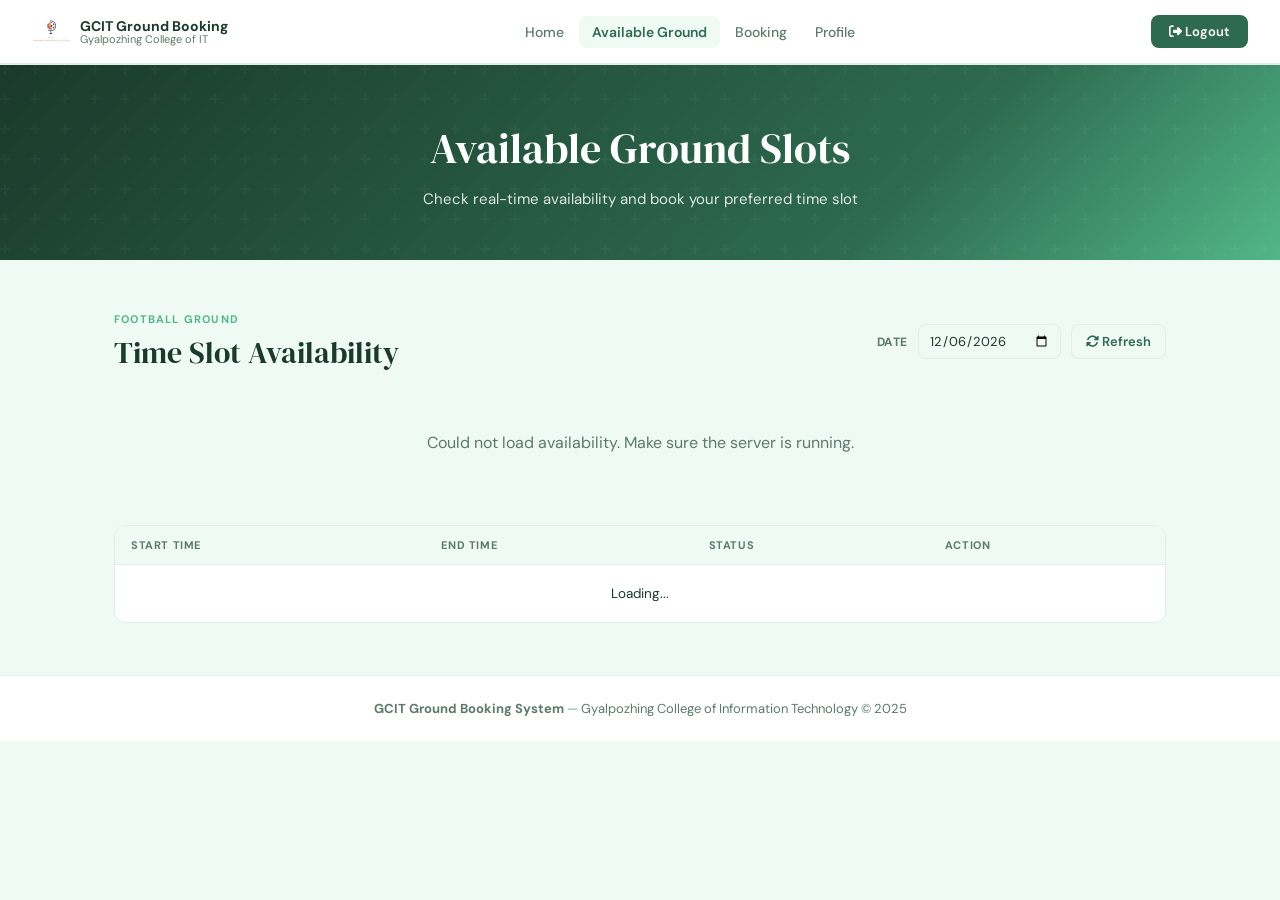
==== views/about.html @ 862ca06a "responsiveness" ====
<!DOCTYPE html>
<html lang="en">
<head>
    <meta charset="UTF-8">
    <meta name="viewport" content="width=device-width, initial-scale=1.0">
    <title>Available Ground – GCIT Ground Booking</title>
    <link rel="stylesheet" href="css/home.css">
</head>
<body>

<header>
    <div class="nav-logo">
        <img src="photos/logo.png" alt="GCIT Logo">
        <div>
            <div class="nav-logo-text">GCIT Ground Booking</div>
            <div class="nav-logo-sub">Gyalpozhing College of IT</div>
        </div>
    </div>
    <nav id="mainNav">
        <ul>
            <li><a href="home.html">Home</a></li>
            <li><a href="about.html" class="active-link">Available Ground</a></li>
            <li><a href="booking.html">Booking</a></li>
            <li><a href="profile.html">Profile</a></li>
        </ul>
    </nav>
    <button class="btn-logout" onclick="logout()"><i class="fas fa-sign-out-alt"></i> Logout</button>
    <button class="hamburger" onclick="toggleNav()" aria-label="Toggle navigation">
        <span></span><span></span><span></span>
    </button>
</header>

<div class="page-hero">
    <h1>Available Ground Slots</h1>
    <p>Check real-time availability and book your preferred time slot</p>
</div>

<div class="section">
    <div style="display:flex; justify-content:space-between; align-items:center; margin-bottom:20px; flex-wrap:wrap; gap:12px;">
        <div>
            <div class="section-label">Football Ground</div>
            <h2 class="section-title" style="margin-bottom:0;">Time Slot Availability</h2>
        </div>
        <div style="display:flex;align-items:center;gap:10px;flex-wrap:wrap;">
            <label for="availDate" style="font-size:12px;font-weight:700;color:var(--text-muted);text-transform:uppercase;letter-spacing:0.6px;">Date</label>
            <input type="date" id="availDate" onchange="loadSlots()"
                style="border:1.5px solid var(--border);border-radius:var(--radius-sm);padding:7px 10px;font-family:inherit;font-size:13px;background:var(--green-bg);color:var(--text);outline:none;">
            <button onclick="loadSlots()" style="background:var(--green-bg);border:1px solid var(--border);color:var(--green-mid);padding:8px 14px;border-radius:var(--radius-sm);cursor:pointer;font-family:inherit;font-size:13px;font-weight:600;"><i class="fas fa-sync-alt"></i> Refresh</button>
        </div>
    </div>

    <div class="ground-grid" id="slotGrid">
        <div style="grid-column:1/-1;text-align:center;padding:40px;color:var(--text-muted);">Loading slots...</div>
    </div>

    <div style="margin-top:32px;">
        <div class="table-wrap">
            <table>
                <thead>
                    <tr>
                        <th>Start Time</th>
                        <th>End Time</th>
                        <th>Status</th>
                        <th>Action</th>
                    </tr>
                </thead>
                <tbody id="slotTable">
                    <tr><td colspan="4" style="text-align:center;padding:20px;">Loading...</td></tr>
                </tbody>
            </table>
        </div>
    </div>
</div>

<footer>
    <strong>GCIT Ground Booking System</strong>
    <span class="footer-accent"> — </span>
    Gyalpozhing College of Information Technology &copy; 2025
</footer>

<nav class="bottom-dock">
    <a href="home.html" class="dock-item"><i class="fas fa-home"></i><span>Home</span></a>
    <a href="about.html" class="dock-item active"><i class="fas fa-futbol"></i><span>Ground</span></a>
    <a href="booking.html" class="dock-item"><i class="fas fa-calendar-plus"></i><span>Book</span></a>
    <a href="profile.html" class="dock-item"><i class="fas fa-user"></i><span>Profile</span></a>
</nav>

<script>
function logout() {
    localStorage.removeItem("user");
    fetch("/user/logout", { method: "POST" }).finally(() => {
        window.location.href = "index.html";
    });
}

function toggleNav() {
    document.getElementById('mainNav').classList.toggle('open');
}

// Returns true if a booking's time range overlaps with a slot's time range
function overlaps(bookingStart, bookingEnd, slotStart, slotEnd) {
    return bookingStart < slotEnd && bookingEnd > slotStart;
}

async function loadSlots() {
    const date = document.getElementById("availDate").value;

    try {
        // Fetch slot definitions and today's approved bookings in parallel
        const [slots, bookings] = await Promise.all([
            fetch("/api/slots").then(r => r.json()).then(d => Array.isArray(d) ? d : []),
            fetch(`/bookings/date/${date}`).then(r => r.json()).then(d => Array.isArray(d) ? d : [])
        ]);

        // A slot is booked if any approved booking's time range overlaps it
        const enriched = slots.map(slot => ({
            ...slot,
            isAvailable: !bookings.some(b => overlaps(b.starting_time, b.ending_time, slot.start_time, slot.end_time))
        }));

        renderSlotCards(enriched);
        renderSlotTable(enriched);
    } catch (err) {
        document.getElementById("slotGrid").innerHTML =
            `<div style="grid-column:1/-1;text-align:center;padding:40px;color:var(--text-muted);">Could not load availability. Make sure the server is running.</div>`;
    }
}

function renderSlotCards(slots) {
    const grid = document.getElementById("slotGrid");
    if (!slots.length) {
        grid.innerHTML = `<div style="grid-column:1/-1;text-align:center;padding:40px;color:var(--text-muted);">No slots configured.</div>`;
        return;
    }

    grid.innerHTML = slots.map(slot => `
        <div class="ground-card">
            <div class="ground-card-header">
                <span class="slot-time">${slot.start_time} – ${slot.end_time}</span>
                <span class="status-badge ${slot.isAvailable ? 'slot-avail status-approved' : 'slot-booked status-rejected'}">
                    ${slot.isAvailable ? 'Available' : 'Booked'}
                </span>
            </div>
            <div class="ground-card-body">
                <p style="font-size:13px;color:var(--text-muted);margin-bottom:12px;">Football Ground</p>
                ${slot.isAvailable
                    ? `<a href="booking.html?start=${encodeURIComponent(slot.start_time)}&end=${encodeURIComponent(slot.end_time)}&date=${encodeURIComponent(document.getElementById('availDate').value)}" class="btn-slot-book">Book This Slot</a>`
                    : `<span style="font-size:13px;color:var(--text-muted);"><i class="fas fa-lock"></i> Already booked</span>`
                }
            </div>
        </div>
    `).join('');
}

function renderSlotTable(slots) {
    const tbody = document.getElementById("slotTable");
    if (!slots.length) {
        tbody.innerHTML = `<tr><td colspan="4" style="text-align:center;padding:20px;">No slots found</td></tr>`;
        return;
    }

    tbody.innerHTML = slots.map(slot => `
        <tr>
            <td>${slot.start_time}</td>
            <td>${slot.end_time}</td>
            <td><span class="status-badge ${slot.isAvailable ? 'status-approved' : 'status-rejected'}">
                ${slot.isAvailable ? 'Available' : 'Booked'}
            </span></td>
            <td>${slot.isAvailable
                ? `<a href="booking.html?start=${encodeURIComponent(slot.start_time)}&end=${encodeURIComponent(slot.end_time)}&date=${encodeURIComponent(document.getElementById('availDate').value)}" class="btn-slot-book" style="font-size:12px;padding:6px 12px;">Book</a>`
                : `<span style="color:var(--text-muted);font-size:13px;">–</span>`
            }</td>
        </tr>
    `).join('');
}

// Initialise date picker to today then load
document.addEventListener("DOMContentLoaded", () => {
    document.getElementById("availDate").value = new Date().toISOString().split("T")[0];
    loadSlots();
});
</script>
</body>
</html>
---- views/css/home.css ----
/* ===== GCIT Ground Booking — Shared CSS ===== */

@import url('https://fonts.googleapis.com/css2?family=DM+Sans:ital,opsz,wght@0,9..40,400;0,9..40,500;0,9..40,600;0,9..40,700;1,9..40,400&family=DM+Serif+Display:ital@0;1&display=swap');
@import url('https://cdnjs.cloudflare.com/ajax/libs/font-awesome/6.5.1/css/all.min.css');

*, *::before, *::after { box-sizing: border-box; margin: 0; padding: 0; }

html { scroll-behavior: smooth; }

:root {
    --green-dark:  #1a3a2a;
    --green-mid:   #2d6a4f;
    --green-light: #52b788;
    --green-pale:  #d8f3dc;
    --green-bg:    #f0faf4;
    --surface:     #ffffff;
    --border:      #e2eeea;
    --text:        #1a3a2a;
    --text-muted:  #5a7a6a;
    --red:         #e63946;
    --red-bg:      #fde8e8;
    --red-border:  #f5c6c6;
    --amber:       #f4a261;
    --radius:      12px;
    --radius-sm:   8px;
    --radius-xs:   6px;
    --shadow:      0 2px 12px rgba(26,58,42,0.08), 0 1px 3px rgba(26,58,42,0.06);
    --shadow-md:   0 4px 20px rgba(26,58,42,0.10), 0 2px 6px rgba(26,58,42,0.06);
    --shadow-lg:   0 10px 40px rgba(26,58,42,0.14), 0 4px 12px rgba(26,58,42,0.08);
    --transition:  0.18s ease;
}

body {
    font-family: 'DM Sans', sans-serif;
    background: var(--green-bg);
    color: var(--text);
    min-height: 100vh;
    -webkit-font-smoothing: antialiased;
    -moz-osx-font-smoothing: grayscale;
}

/* ─── HEADER ─────────────────────────────────────── */

header {
    display: flex;
    align-items: center;
    justify-content: space-between;
    padding: 0 32px;
    height: 64px;
    background: var(--surface);
    border-bottom: 1px solid var(--border);
    position: sticky;
    top: 0;
    z-index: 1000;
    gap: 12px;
    box-shadow: 0 1px 0 var(--border), 0 2px 8px rgba(26,58,42,0.04);
}

.nav-logo {
    display: flex;
    align-items: center;
    gap: 10px;
    flex-shrink: 0;
    text-decoration: none;
}

.nav-logo img {
    width: 38px;
    height: 38px;
    object-fit: contain;
}

.nav-logo-text {
    font-weight: 700;
    font-size: 14px;
    color: var(--green-dark);
    line-height: 1.2;
}

.nav-logo-sub {
    font-size: 11px;
    color: var(--text-muted);
    line-height: 1;
}

nav ul {
    list-style: none;
    display: flex;
    align-items: center;
    gap: 2px;
}

nav a {
    text-decoration: none;
    color: var(--text-muted);
    font-weight: 500;
    font-size: 14px;
    padding: 7px 13px;
    border-radius: var(--radius-sm);
    transition: color var(--transition), background var(--transition);
    white-space: nowrap;
}

nav a:hover { color: var(--green-mid); background: var(--green-bg); }
nav a.active-link { color: var(--green-mid); background: var(--green-bg); font-weight: 600; }

.btn-logout {
    background: var(--green-mid);
    color: white;
    border: none;
    padding: 8px 18px;
    border-radius: var(--radius-sm);
    font-size: 13px;
    font-weight: 600;
    cursor: pointer;
    font-family: inherit;
    transition: background var(--transition), transform var(--transition);
    flex-shrink: 0;
    white-space: nowrap;
}

.btn-logout:hover { background: var(--green-dark); transform: translateY(-1px); }
.btn-logout:active { transform: translateY(0); }

/* Hamburger */
.hamburger {
    display: none;
    flex-direction: column;
    justify-content: center;
    gap: 5px;
    background: none;
    border: 1px solid var(--border);
    border-radius: var(--radius-xs);
    cursor: pointer;
    padding: 8px;
    width: 38px;
    height: 38px;
    flex-shrink: 0;
    transition: background var(--transition);
}

.hamburger:hover { background: var(--green-bg); }

.hamburger span {
    display: block;
    width: 18px;
    height: 2px;
    background: var(--green-dark);
    border-radius: 2px;
    transition: transform 0.25s ease, opacity 0.2s ease;
}

/* Mobile nav overlay */
nav {
    transition: none;
}

/* ─── PAGE HERO (inner pages) ────────────────────── */

.page-hero {
    background: linear-gradient(135deg, var(--green-dark) 0%, var(--green-mid) 70%, var(--green-light) 100%);
    padding: 56px 24px 48px;
    text-align: center;
    color: #fff;
    position: relative;
    overflow: hidden;
}

.page-hero::before {
    content: '';
    position: absolute;
    inset: 0;
    background: url("data:image/svg+xml,%3Csvg width='60' height='60' viewBox='0 0 60 60' xmlns='http://www.w3.org/2000/svg'%3E%3Cg fill='none' fill-rule='evenodd'%3E%3Cg fill='%23ffffff' fill-opacity='0.03'%3E%3Cpath d='M36 34v-4h-2v4h-4v2h4v4h2v-4h4v-2h-4zm0-30V0h-2v4h-4v2h4v4h2V6h4V4h-4zM6 34v-4H4v4H0v2h4v4h2v-4h4v-2H6zM6 4V0H4v4H0v2h4v4h2V6h4V4H6z'/%3E%3C/g%3E%3C/g%3E%3C/svg%3E");
    pointer-events: none;
}

.page-hero h1 {
    font-family: 'DM Serif Display', serif;
    font-size: clamp(1.7rem, 5vw, 2.6rem);
    font-weight: 400;
    margin-bottom: 10px;
    position: relative;
}

.page-hero p {
    font-size: 15px;
    opacity: 0.85;
    max-width: 520px;
    margin: 0 auto;
    line-height: 1.65;
    position: relative;
}

/* ─── LAYOUT / SECTION ──────────────────────────── */

.section {
    max-width: 1100px;
    margin: 0 auto;
    padding: 52px 24px;
}

.section-label {
    font-size: 11px;
    font-weight: 700;
    text-transform: uppercase;
    letter-spacing: 1.2px;
    color: var(--green-light);
    margin-bottom: 8px;
}

.section-title {
    font-family: 'DM Serif Display', serif;
    font-size: clamp(1.4rem, 3.5vw, 1.9rem);
    font-weight: 400;
    color: var(--green-dark);
    margin-bottom: 16px;
    line-height: 1.25;
}

/* ─── HOME HERO ─────────────────────────────────── */

.hero {
    position: relative;
    height: 460px;
    overflow: hidden;
}

.hero img {
    width: 100%;
    height: 100%;
    object-fit: cover;
    display: block;
}

.hero-overlay {
    position: absolute;
    inset: 0;
    background: linear-gradient(105deg, rgba(26,58,42,0.9) 35%, rgba(26,58,42,0.4) 100%);
    display: flex;
    flex-direction: column;
    justify-content: center;
    padding: 48px 56px;
    color: white;
}

.hero-badge {
    font-size: 11px;
    font-weight: 700;
    letter-spacing: 1.5px;
    text-transform: uppercase;
    background: rgba(255,255,255,0.15);
    border: 1px solid rgba(255,255,255,0.25);
    padding: 5px 14px;
    border-radius: 20px;
    display: inline-block;
    margin-bottom: 18px;
    width: fit-content;
    backdrop-filter: blur(4px);
}

.hero-overlay h1 {
    font-family: 'DM Serif Display', serif;
    font-size: clamp(1.9rem, 4.5vw, 3rem);
    font-weight: 400;
    max-width: 580px;
    margin-bottom: 14px;
    line-height: 1.2;
}

.hero-overlay p {
    font-size: 15px;
    max-width: 460px;
    opacity: 0.85;
    line-height: 1.65;
}

.accent-strip {
    height: 4px;
    background: linear-gradient(90deg, var(--green-dark), var(--green-light), var(--green-pale));
}

/* ─── ABOUT / MISSION ───────────────────────────── */

.about-grid {
    display: grid;
    grid-template-columns: 200px 1fr;
    gap: 52px;
    align-items: start;
}

.about-logo { text-align: center; }

.about-logo img {
    width: 120px;
    height: 120px;
    object-fit: contain;
}

.college-name {
    margin-top: 12px;
    font-weight: 600;
    font-size: 13px;
    color: var(--text-muted);
    line-height: 1.5;
}

.about-text p {
    font-size: 15px;
    line-height: 1.8;
    color: var(--text-muted);
    margin-bottom: 14px;
}

.mv-grid {
    display: grid;
    grid-template-columns: 1fr 1fr;
    gap: 24px;
}

.mv-card {
    background: var(--surface);
    border: 1px solid var(--border);
    border-radius: var(--radius);
    padding: 32px;
}

.mv-card.vision {
    background: var(--green-dark);
    border-color: var(--green-dark);
    color: white;
}

.mv-card.vision .section-label { color: var(--green-light); }
.mv-card.vision .section-title { color: white; }
.mv-card.vision p { color: rgba(255,255,255,0.82); font-size: 15px; line-height: 1.75; font-style: italic; }

.mission-list {
    list-style: none;
    display: flex;
    flex-direction: column;
    gap: 12px;
}

.mission-list li {
    display: flex;
    gap: 10px;
    font-size: 14px;
    color: var(--text-muted);
    line-height: 1.6;
    padding-left: 18px;
    position: relative;
}

.mission-list li::before {
    content: '';
    position: absolute;
    left: 0;
    top: 9px;
    width: 6px;
    height: 6px;
    border-radius: 50%;
    background: var(--green-light);
    flex-shrink: 0;
}

/* ─── DEVELOPERS ─────────────────────────────────── */

.dev-section {
    background: var(--green-dark);
}

.dev-section .section-title { color: white; }
.dev-section .section-label { color: var(--green-light); }

.dev-grid {
    display: flex;
    flex-wrap: wrap;
    gap: 16px;
    margin-top: 32px;
    justify-content: center;
}

.dev-card {
    background: rgba(255,255,255,0.07);
    border: 1px solid rgba(255,255,255,0.12);
    border-radius: var(--radius);
    padding: 24px 16px;
    text-align: center;
    width: 168px;
    transition: background var(--transition), transform var(--transition);
}

.dev-card:hover {
    background: rgba(255,255,255,0.12);
    transform: translateY(-3px);
}

.dev-photo {
    width: 76px;
    height: 76px;
    border-radius: 50%;
    object-fit: cover;
    border: 3px solid var(--green-light);
    margin-bottom: 12px;
    background: var(--green-bg);
}

.dev-role {
    font-size: 10px;
    color: var(--green-light);
    font-weight: 700;
    text-transform: uppercase;
    letter-spacing: 0.8px;
    margin-bottom: 5px;
}

.dev-name {
    font-size: 14px;
    font-weight: 600;
    color: white;
}

/* ─── DIVIDER / FOOTER ──────────────────────────── */

hr.divider {
    border: none;
    border-top: 1px solid var(--border);
}

footer {
    text-align: center;
    padding: 24px 16px;
    font-size: 13px;
    color: var(--text-muted);
    border-top: 1px solid var(--border);
    background: var(--surface);
    margin-top: 0;
}

.footer-accent { color: var(--green-light); }

/* ─── TABLES ─────────────────────────────────────── */

.table-wrap {
    background: var(--surface);
    border: 1px solid var(--border);
    border-radius: var(--radius);
    overflow: hidden;
    overflow-x: auto;
    -webkit-overflow-scrolling: touch;
}

table {
    width: 100%;
    border-collapse: collapse;
    min-width: 480px;
}

th {
    text-align: left;
    font-size: 11px;
    font-weight: 700;
    text-transform: uppercase;
    letter-spacing: 0.6px;
    color: var(--text-muted);
    padding: 12px 16px;
    background: var(--green-bg);
    border-bottom: 1px solid var(--border);
    white-space: nowrap;
}

td {
    padding: 13px 16px;
    font-size: 13.5px;
    border-bottom: 1px solid var(--border);
    vertical-align: middle;
}

tr:last-child td { border-bottom: none; }
tbody tr { transition: background var(--transition); }
tbody tr:hover td { background: var(--green-bg); }

.action-cell { white-space: nowrap; }
.action-done { font-size: 12px; color: var(--text-muted); font-style: italic; }

/* ─── STATUS BADGES ─────────────────────────────── */

.status-badge {
    display: inline-block;
    padding: 3px 10px;
    border-radius: 20px;
    font-size: 11px;
    font-weight: 700;
    text-transform: uppercase;
    letter-spacing: 0.4px;
    white-space: nowrap;
}

.status-approved, .confirmed, .slot-avail { background: var(--green-pale); color: #1a5c30; }
.status-pending  { background: #fff3cd; color: #7a5800; }
.status-rejected, .slot-booked { background: var(--red-bg); color: #8b1a1a; }

/* ─── BUTTONS ─────────────────────────────────────── */

.btn-approve {
    background: var(--green-pale);
    color: var(--green-dark);
    border: 1px solid var(--green-light);
    padding: 5px 12px;
    border-radius: var(--radius-xs);
    cursor: pointer;
    font-family: inherit;
    font-size: 12px;
    font-weight: 600;
    transition: background var(--transition), color var(--transition);
    margin-right: 4px;
}

.btn-approve:hover { background: var(--green-mid); color: white; border-color: var(--green-mid); }

.btn-reject, .delete-btn {
    background: var(--red-bg);
    color: var(--red);
    border: 1px solid var(--red-border);
    padding: 5px 12px;
    border-radius: var(--radius-xs);
    cursor: pointer;
    font-family: inherit;
    font-size: 12px;
    font-weight: 600;
    transition: background var(--transition), color var(--transition), border-color var(--transition);
}

.btn-reject:hover, .delete-btn:hover { background: var(--red); color: white; border-color: var(--red); }

/* ─── FORMS (shared) ─────────────────────────────── */

.form-group {
    margin-bottom: 16px;
}

.form-group label {
    display: block;
    font-size: 11px;
    font-weight: 700;
    text-transform: uppercase;
    letter-spacing: 0.6px;
    color: var(--green-mid);
    margin-bottom: 6px;
}

.form-group input,
.form-group select,
.form-group textarea {
    width: 100%;
    padding: 10px 12px;
    border: 1.5px solid var(--border);
    border-radius: var(--radius-sm);
    background: var(--green-bg);
    font-size: 14px;
    font-family: inherit;
    outline: none;
    transition: border-color var(--transition), background var(--transition), box-shadow var(--transition);
    color: var(--text);
    appearance: none;
    -webkit-appearance: none;
}

.form-group textarea {
    resize: vertical;
    min-height: 72px;
    line-height: 1.5;
}

.form-group input:focus,
.form-group select:focus,
.form-group textarea:focus {
    border-color: var(--green-mid);
    background: white;
    box-shadow: 0 0 0 3px rgba(45,106,79,0.12);
}

.form-group select {
    background-image: url("data:image/svg+xml,%3Csvg xmlns='http://www.w3.org/2000/svg' width='12' height='8' viewBox='0 0 12 8'%3E%3Cpath fill='%235a7a6a' d='M6 8L0 0h12z'/%3E%3C/svg%3E");
    background-repeat: no-repeat;
    background-position: right 12px center;
    padding-right: 36px;
}

.time-row {
    display: grid;
    grid-template-columns: 1fr 1fr;
    gap: 8px;
}

/* ─── BOOKING LAYOUT ─────────────────────────────── */

.booking-layout {
    display: grid;
    grid-template-columns: 1fr 356px;
    gap: 28px;
    max-width: 1100px;
    margin: 36px auto;
    padding: 0 24px;
    align-items: start;
}

.booking-panel {
    background: var(--surface);
    border: 1px solid var(--border);
    border-radius: var(--radius);
    padding: 28px;
    position: sticky;
    top: 80px;
    box-shadow: var(--shadow-md);
}

.panel-title {
    font-family: 'DM Serif Display', serif;
    font-size: 1.25rem;
    font-weight: 400;
    color: var(--green-dark);
    margin-bottom: 20px;
    padding-bottom: 14px;
    border-bottom: 1px solid var(--border);
}

.btn-book {
    width: 100%;
    padding: 13px;
    border: none;
    border-radius: var(--radius-sm);
    background: linear-gradient(135deg, var(--green-mid), var(--green-light));
    color: white;
    font-weight: 700;
    font-size: 15px;
    font-family: inherit;
    cursor: pointer;
    transition: opacity var(--transition), transform var(--transition), box-shadow var(--transition);
    margin-top: 6px;
    letter-spacing: 0.2px;
}

.btn-book:hover {
    opacity: 0.92;
    transform: translateY(-1px);
    box-shadow: 0 4px 16px rgba(45,106,79,0.3);
}

.btn-book:active { transform: translateY(0); }

/* ─── AVAILABLE GROUND ───────────────────────────── */

.ground-grid {
    display: grid;
    grid-template-columns: repeat(auto-fill, minmax(220px, 1fr));
    gap: 16px;
    margin-top: 8px;
}

.ground-card {
    background: var(--surface);
    border: 1px solid var(--border);
    border-radius: var(--radius);
    overflow: hidden;
    transition: box-shadow var(--transition), transform var(--transition);
}

.ground-card:hover { box-shadow: var(--shadow-md); transform: translateY(-2px); }

.ground-card-header {
    padding: 14px 18px;
    background: var(--green-bg);
    border-bottom: 1px solid var(--border);
    display: flex;
    justify-content: space-between;
    align-items: center;
    gap: 8px;
    flex-wrap: wrap;
}

.slot-time {
    font-weight: 700;
    font-size: 15px;
    color: var(--green-dark);
}

.ground-card-body {
    padding: 14px 18px;
}

.btn-slot-book {
    display: inline-block;
    padding: 8px 18px;
    background: var(--green-mid);
    color: white;
    border: none;
    border-radius: var(--radius-sm);
    font-family: inherit;
    font-size: 13px;
    font-weight: 600;
    cursor: pointer;
    transition: background var(--transition), transform var(--transition);
    text-decoration: none;
}

.btn-slot-book:hover { background: var(--green-dark); transform: translateY(-1px); }

/* ─── PROFILE ─────────────────────────────────────── */

.profile-container {
    max-width: 920px;
    margin: 0 auto;
    padding: 40px 24px 60px;
}

.profile-header {
    display: flex;
    gap: 28px;
    align-items: center;
    background: var(--surface);
    border: 1px solid var(--border);
    border-radius: var(--radius);
    padding: 28px 32px;
    margin-bottom: 20px;
    box-shadow: var(--shadow);
}

.profile-avatar {
    width: 88px;
    height: 88px;
    border-radius: 50%;
    background: linear-gradient(135deg, var(--green-mid), var(--green-light));
    color: white;
    font-family: 'DM Serif Display', serif;
    font-size: 2rem;
    font-weight: 400;
    display: flex;
    align-items: center;
    justify-content: center;
    flex-shrink: 0;
    border: 3px solid var(--green-light);
    letter-spacing: 1px;
    box-shadow: 0 2px 12px rgba(45,106,79,0.2);
}

.profile-intro h1 {
    font-family: 'DM Serif Display', serif;
    font-size: 1.65rem;
    font-weight: 400;
    margin-bottom: 4px;
    line-height: 1.2;
}

.profile-tag { font-size: 13px; color: var(--text-muted); }

.profile-content-grid {
    display: grid;
    grid-template-columns: 1fr 1fr;
    gap: 20px;
    margin-bottom: 20px;
}

.profile-card {
    background: var(--surface);
    border: 1px solid var(--border);
    border-radius: var(--radius);
    padding: 24px;
    box-shadow: var(--shadow);
}

.card-subtitle {
    font-size: 13px;
    font-weight: 700;
    color: var(--green-dark);
    margin-bottom: 18px;
    padding-bottom: 12px;
    border-bottom: 1px solid var(--border);
    text-transform: uppercase;
    letter-spacing: 0.5px;
}

.info-list { display: flex; flex-direction: column; gap: 14px; }

.info-item {
    display: grid;
    grid-template-columns: 90px 1fr;
    align-items: center;
    gap: 10px;
}

.info-label {
    font-size: 11px;
    font-weight: 700;
    text-transform: uppercase;
    letter-spacing: 0.5px;
    color: var(--text-muted);
}

.info-item input {
    border: 1.5px solid var(--border);
    border-radius: var(--radius-sm);
    padding: 8px 10px;
    font-size: 13px;
    font-family: inherit;
    outline: none;
    background: var(--green-bg);
    transition: border-color var(--transition), background var(--transition), box-shadow var(--transition);
    color: var(--text);
    width: 100%;
}

.info-item input:focus {
    border-color: var(--green-mid);
    background: white;
    box-shadow: 0 0 0 3px rgba(45,106,79,0.1);
}

.btn-edit-profile {
    margin-top: 18px;
    background: var(--green-mid);
    color: white;
    border: none;
    padding: 9px 22px;
    border-radius: var(--radius-sm);
    font-family: inherit;
    font-size: 13px;
    font-weight: 600;
    cursor: pointer;
    transition: background var(--transition), transform var(--transition);
}

.btn-edit-profile:hover { background: var(--green-dark); transform: translateY(-1px); }

.stats-grid {
    display: grid;
    grid-template-columns: 1fr 1fr;
    gap: 12px;
    margin-top: 4px;
}

.stat-box {
    background: var(--green-bg);
    border-radius: var(--radius-sm);
    border: 1px solid var(--border);
    padding: 20px 16px;
    text-align: center;
}

.stat-number {
    display: block;
    font-size: 2.2rem;
    font-weight: 700;
    color: var(--green-mid);
    line-height: 1;
    font-family: 'DM Serif Display', serif;
}

.stat-label {
    display: block;
    font-size: 10px;
    color: var(--text-muted);
    margin-top: 6px;
    font-weight: 700;
    text-transform: uppercase;
    letter-spacing: 0.6px;
}

.history-section {
    background: var(--surface);
    border: 1px solid var(--border);
    border-radius: var(--radius);
    padding: 24px;
    box-shadow: var(--shadow);
}

.table-responsive { overflow-x: auto; -webkit-overflow-scrolling: touch; }

.history-table {
    width: 100%;
    border-collapse: collapse;
    min-width: 360px;
}

/* ─── AUTH (login / signup) ─────────────────────── */

.auth-page {
    min-height: 100vh;
    display: flex;
    align-items: center;
    justify-content: center;
    background: linear-gradient(140deg, var(--green-dark) 0%, var(--green-mid) 100%);
    padding: 24px 16px;
    position: relative;
    overflow: hidden;
}

.auth-page::before {
    content: '';
    position: absolute;
    inset: 0;
    background: url("data:image/svg+xml,%3Csvg width='80' height='80' viewBox='0 0 80 80' xmlns='http://www.w3.org/2000/svg'%3E%3Cg fill='%23ffffff' fill-opacity='0.03' fill-rule='evenodd'%3E%3Ccircle cx='40' cy='40' r='2'/%3E%3C/g%3E%3C/svg%3E");
    pointer-events: none;
}

.auth-box {
    background: white;
    border-radius: 18px;
    padding: 40px 36px;
    width: 100%;
    max-width: 420px;
    box-shadow: var(--shadow-lg);
    position: relative;
}

.auth-logo {
    text-align: center;
    margin-bottom: 24px;
}

.auth-logo img {
    width: 68px;
    height: 68px;
    object-fit: contain;
}

.auth-box h2 {
    font-family: 'DM Serif Display', serif;
    font-size: 1.65rem;
    font-weight: 400;
    color: var(--green-dark);
    text-align: center;
    margin-bottom: 4px;
}

.auth-box .subtitle {
    text-align: center;
    font-size: 13px;
    color: var(--text-muted);
    margin-bottom: 28px;
    line-height: 1.5;
}

.auth-box .form-group { margin-bottom: 14px; }

.auth-box .form-group label {
    display: block;
    font-size: 11px;
    font-weight: 700;
    text-transform: uppercase;
    letter-spacing: 0.6px;
    color: var(--green-mid);
    margin-bottom: 6px;
}

.auth-box .form-group input {
    width: 100%;
    padding: 11px 14px;
    border: 1.5px solid var(--border);
    border-radius: var(--radius-sm);
    background: var(--green-bg);
    font-size: 14px;
    font-family: inherit;
    outline: none;
    transition: border-color var(--transition), background var(--transition), box-shadow var(--transition);
    color: var(--text);
}

.auth-box .form-group input:focus {
    border-color: var(--green-mid);
    background: white;
    box-shadow: 0 0 0 3px rgba(45,106,79,0.12);
}

.btn-auth {
    width: 100%;
    padding: 13px;
    border: none;
    border-radius: var(--radius-sm);
    background: linear-gradient(135deg, var(--green-mid), var(--green-light));
    color: white;
    font-weight: 700;
    font-size: 15px;
    font-family: inherit;
    cursor: pointer;
    transition: opacity var(--transition), transform var(--transition), box-shadow var(--transition);
    margin-top: 6px;
    letter-spacing: 0.2px;
}

.btn-auth:hover {
    opacity: 0.92;
    transform: translateY(-1px);
    box-shadow: 0 4px 16px rgba(45,106,79,0.3);
}

.btn-auth:active { transform: translateY(0); }

.auth-footer {
    text-align: center;
    margin-top: 22px;
    font-size: 13px;
    color: var(--text-muted);
    line-height: 1.7;
}

.auth-footer a {
    color: var(--green-mid);
    font-weight: 600;
    text-decoration: none;
    transition: color var(--transition);
}

.auth-footer a:hover { color: var(--green-dark); text-decoration: underline; }

.error-msg {
    display: none;
    background: var(--red-bg);
    color: #8b1a1a;
    border: 1px solid var(--red-border);
    border-radius: var(--radius-sm);
    padding: 10px 14px;
    font-size: 13px;
    margin-bottom: 16px;
    font-weight: 500;
    line-height: 1.5;
}

.admin-badge {
    display: inline-block;
    background: var(--green-pale);
    color: var(--green-dark);
    font-size: 11px;
    font-weight: 700;
    padding: 4px 12px;
    border-radius: 20px;
    text-transform: uppercase;
    letter-spacing: 0.8px;
    margin-bottom: 16px;
}

/* ─── ADMIN DASHBOARD ───────────────────────────── */

.admin-layout {
    max-width: 1100px;
    margin: 36px auto;
    padding: 0 24px 60px;
}

.admin-stats {
    display: grid;
    grid-template-columns: repeat(auto-fill, minmax(170px, 1fr));
    gap: 16px;
    margin-bottom: 32px;
}

.stat-card {
    background: var(--surface);
    border: 1px solid var(--border);
    border-radius: var(--radius);
    padding: 20px 22px;
    box-shadow: var(--shadow);
    transition: box-shadow var(--transition), transform var(--transition);
}

.stat-card:hover { box-shadow: var(--shadow-md); transform: translateY(-1px); }

.stat-card .num {
    font-family: 'DM Serif Display', serif;
    font-size: 2.2rem;
    font-weight: 400;
    color: var(--green-mid);
    line-height: 1;
}

.stat-card .lbl {
    font-size: 11px;
    color: var(--text-muted);
    margin-top: 6px;
    font-weight: 700;
    text-transform: uppercase;
    letter-spacing: 0.5px;
}

.admin-tabs {
    display: flex;
    gap: 0;
    margin-bottom: 24px;
    border-bottom: 2px solid var(--border);
    overflow-x: auto;
    -webkit-overflow-scrolling: touch;
    scrollbar-width: none;
}

.admin-tabs::-webkit-scrollbar { display: none; }

.admin-tab {
    padding: 10px 20px;
    font-family: inherit;
    font-size: 13.5px;
    font-weight: 600;
    border: none;
    background: none;
    color: var(--text-muted);
    cursor: pointer;
    border-bottom: 2px solid transparent;
    margin-bottom: -2px;
    transition: color var(--transition), border-color var(--transition);
    white-space: nowrap;
    flex-shrink: 0;
}

.admin-tab:hover { color: var(--green-mid); }

.admin-tab.active {
    color: var(--green-mid);
    border-bottom-color: var(--green-mid);
}

.tab-pane { display: none; }
.tab-pane.active { display: block; }

/* ─── BOTTOM DOCK (mobile nav) ────────────────────── */

.bottom-dock {
    display: none;
}

.dock-item {
    flex: 1;
    display: flex;
    flex-direction: column;
    align-items: center;
    justify-content: center;
    gap: 3px;
    text-decoration: none;
    color: var(--text-muted);
    font-size: 9px;
    font-weight: 700;
    text-transform: uppercase;
    letter-spacing: 0.5px;
    padding: 8px 4px 6px;
    transition: color var(--transition);
    -webkit-tap-highlight-color: transparent;
}

.dock-item i {
    font-size: 19px;
    transition: transform 0.15s ease;
}

.dock-item.active {
    color: var(--green-mid);
}

.dock-item.active i {
    transform: translateY(-1px) scale(1.08);
}

/* ─── RESPONSIVE ─────────────────────────────────── */

/* Tablet and below */
@media (max-width: 900px) {
    .booking-layout {
        grid-template-columns: 1fr;
        margin: 24px auto;
    }
    .booking-panel {
        position: static;
        order: -1;
    }
    .about-grid { grid-template-columns: 1fr; }
    .about-logo { display: none; }
}

@media (max-width: 768px) {
    /* ── Header: logo only, no nav, no logout ── */
    header { padding: 0 16px; }
    .nav-logo-sub { display: none; }
    #mainNav { display: none !important; }
    .btn-logout { display: none !important; }
    .hamburger { display: none !important; }

    /* ── Bottom dock visible ── */
    .bottom-dock {
        display: flex;
        position: fixed;
        bottom: 0;
        left: 0;
        right: 0;
        height: 62px;
        background: var(--surface);
        border-top: 1px solid var(--border);
        box-shadow: 0 -2px 20px rgba(26,58,42,0.10);
        z-index: 2000;
        padding-bottom: env(safe-area-inset-bottom, 0px);
    }

    /* Push page content above the dock */
    body:not(.auth-page) {
        padding-bottom: 68px;
    }

    /* ── Layout ── */
    .mv-grid { grid-template-columns: 1fr; }
    .profile-content-grid { grid-template-columns: 1fr; }

    .profile-header {
        flex-direction: column;
        text-align: center;
        padding: 24px 20px;
        gap: 16px;
    }

    .profile-header .profile-intro h1 { font-size: 1.4rem; }

    .info-item {
        grid-template-columns: 1fr;
        gap: 4px;
    }

    /* ── Hero ── */
    .hero { height: 300px; }
    .hero-overlay { padding: 28px 24px; }

    /* ── Admin ── */
    .admin-stats { grid-template-columns: repeat(auto-fill, minmax(130px, 1fr)); gap: 12px; }
    .admin-layout { margin: 24px auto; }

    /* ── Auth ── */
    .auth-box { padding: 32px 24px; }

    /* ── Spacing ── */
    .section { padding: 36px 16px; }
    .booking-layout { padding: 0 16px; }
    .profile-container { padding: 24px 16px 48px; }

    /* ── Dev grid ── */
    .dev-card { width: calc(50% - 8px); }

    /* ── Timeline ── */
    .timeline-header { flex-direction: column; align-items: flex-start; }
    .timeline-date-pick { width: 100%; }
    .timeline-date-pick input[type="date"] { flex: 1; }

    /* ── Booking table columns ── */
    .table-wrap table { min-width: 360px; }
}

@media (max-width: 540px) {
    /* Header */
    .nav-logo-text { font-size: 13px; }

    /* Forms */
    .time-row { grid-template-columns: 1fr; gap: 8px; }

    /* Admin */
    .admin-stats { grid-template-columns: 1fr 1fr; }
    .admin-tab { padding: 10px 14px; font-size: 13px; }

    /* Auth */
    .auth-box { padding: 28px 18px; border-radius: 14px; }

    /* Ground grid */
    .ground-grid { grid-template-columns: 1fr; }

    /* Dev cards */
    .dev-grid { gap: 12px; }
    .dev-card { width: calc(50% - 6px); padding: 18px 12px; }
    .dev-photo { width: 60px; height: 60px; }

    /* Booking */
    .booking-layout { padding: 0 12px; margin: 16px auto; }
    .booking-panel { padding: 20px 16px; }

    /* Hero */
    .hero-overlay h1 { font-size: 1.45rem; }
    .hero { height: 260px; }

    /* Section */
    .section { padding: 28px 12px; }
    .admin-layout { padding: 0 12px 40px; }
    .profile-container { padding: 16px 12px 40px; }

    /* Stat numbers */
    .stat-card .num { font-size: 1.8rem; }
    .stat-number { font-size: 1.8rem; }

    /* Booking page hero */
    .page-hero { padding: 36px 16px 32px; }
    .page-hero h1 { font-size: 1.5rem; }
    .page-hero p { font-size: 13px; }

    /* Profile header */
    .profile-header { padding: 20px 16px; }

    /* Slot cards full width */
    .ground-card { border-radius: var(--radius-sm); }
}

/* Logout button inside profile — mobile-only visibility */
.mobile-logout-btn {
    display: none;
}

@media (max-width: 768px) {
    .mobile-logout-btn {
        display: flex;
        align-items: center;
        justify-content: center;
        gap: 8px;
        width: 100%;
        padding: 12px;
        margin-top: 20px;
        background: var(--red-bg);
        color: #8b1a1a;
        border: 1px solid var(--red-border);
        border-radius: var(--radius-sm);
        font-family: inherit;
        font-size: 14px;
        font-weight: 600;
        cursor: pointer;
        transition: background var(--transition), color var(--transition);
    }
    .mobile-logout-btn:hover {
        background: var(--red);
        color: white;
        border-color: var(--red);
    }
}
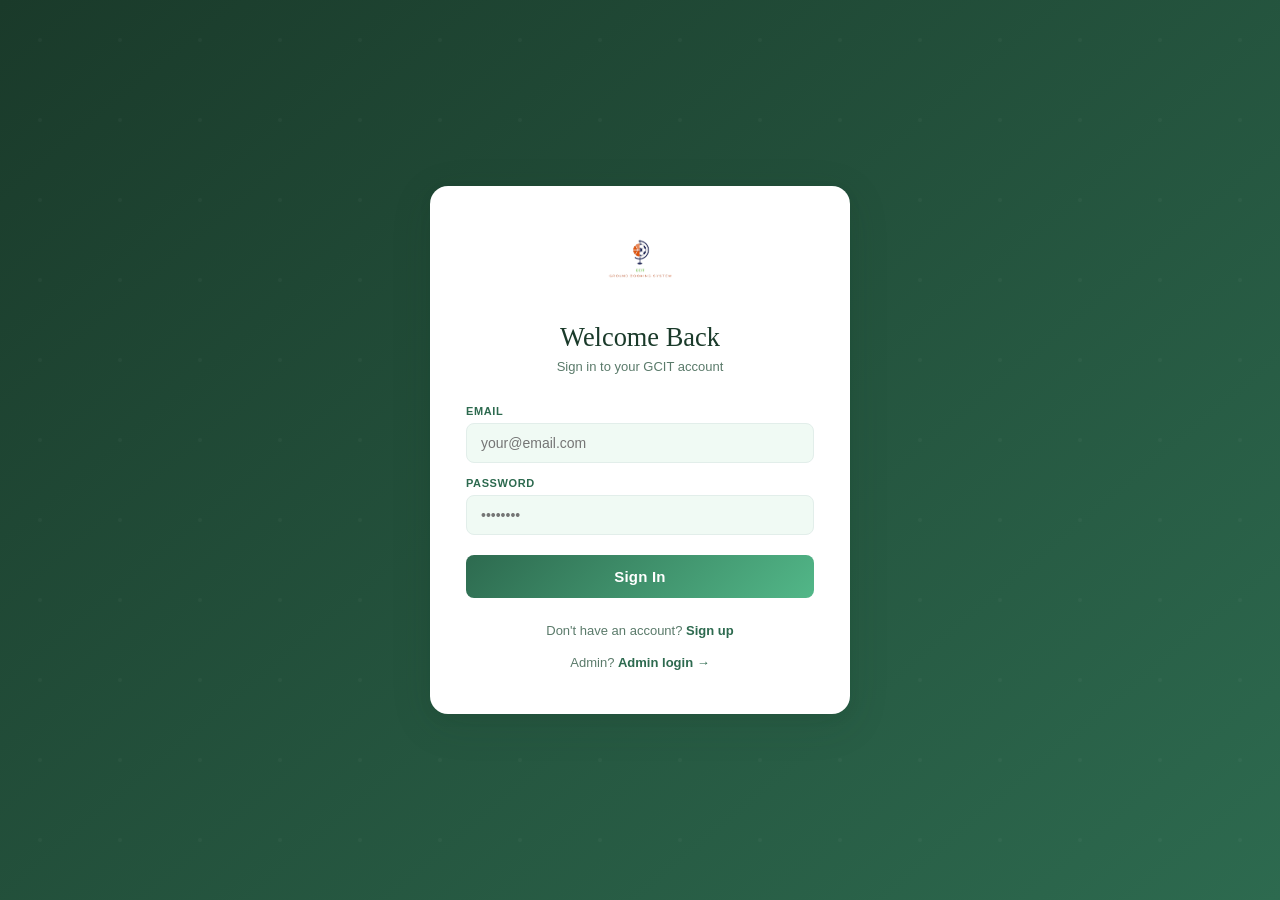
==== commit 9678e41f: "Add auth guard, cookie session, bottom dock nav, and booking form mobile fixes - /user/me endpoint v" ====
--- a/views/about.html
+++ b/views/about.html
@@ -85,7 +85,10 @@
     <a href="profile.html" class="dock-item"><i class="fas fa-user"></i><span>Profile</span></a>
 </nav>
 
+<script src="js/auth.js"></script>
 <script>
+requireAuth();
+
 function logout() {
     localStorage.removeItem("user");
     fetch("/user/logout", { method: "POST" }).finally(() => {
--- a/views/css/home.css
+++ b/views/css/home.css
@@ -453,7 +453,7 @@
 table {
     width: 100%;
     border-collapse: collapse;
-    min-width: 480px;
+    min-width: 320px;
 }
 
 th {
@@ -600,9 +600,11 @@
     grid-template-columns: 1fr 356px;
     gap: 28px;
     max-width: 1100px;
+    width: 100%;
     margin: 36px auto;
     padding: 0 24px;
     align-items: start;
+    box-sizing: border-box;
 }
 
 .booking-panel {
@@ -1232,8 +1234,13 @@
 
     /* ── Spacing ── */
     .section { padding: 36px 16px; }
-    .booking-layout { padding: 0 16px; }
+    .booking-layout { padding: 0 16px; gap: 16px; }
     .profile-container { padding: 24px 16px 48px; }
+
+    /* ── Prevent iOS zoom on inputs ── */
+    .form-group input,
+    .form-group select,
+    .form-group textarea { font-size: 16px; }
 
     /* ── Dev grid ── */
     .dev-card { width: calc(50% - 8px); }
@@ -1243,8 +1250,9 @@
     .timeline-date-pick { width: 100%; }
     .timeline-date-pick input[type="date"] { flex: 1; }
 
-    /* ── Booking table columns ── */
-    .table-wrap table { min-width: 360px; }
+    /* ── Booking table — narrower on mobile ── */
+    .table-wrap table { min-width: 300px; }
+    table { min-width: 300px; }
 }
 
 @media (max-width: 540px) {
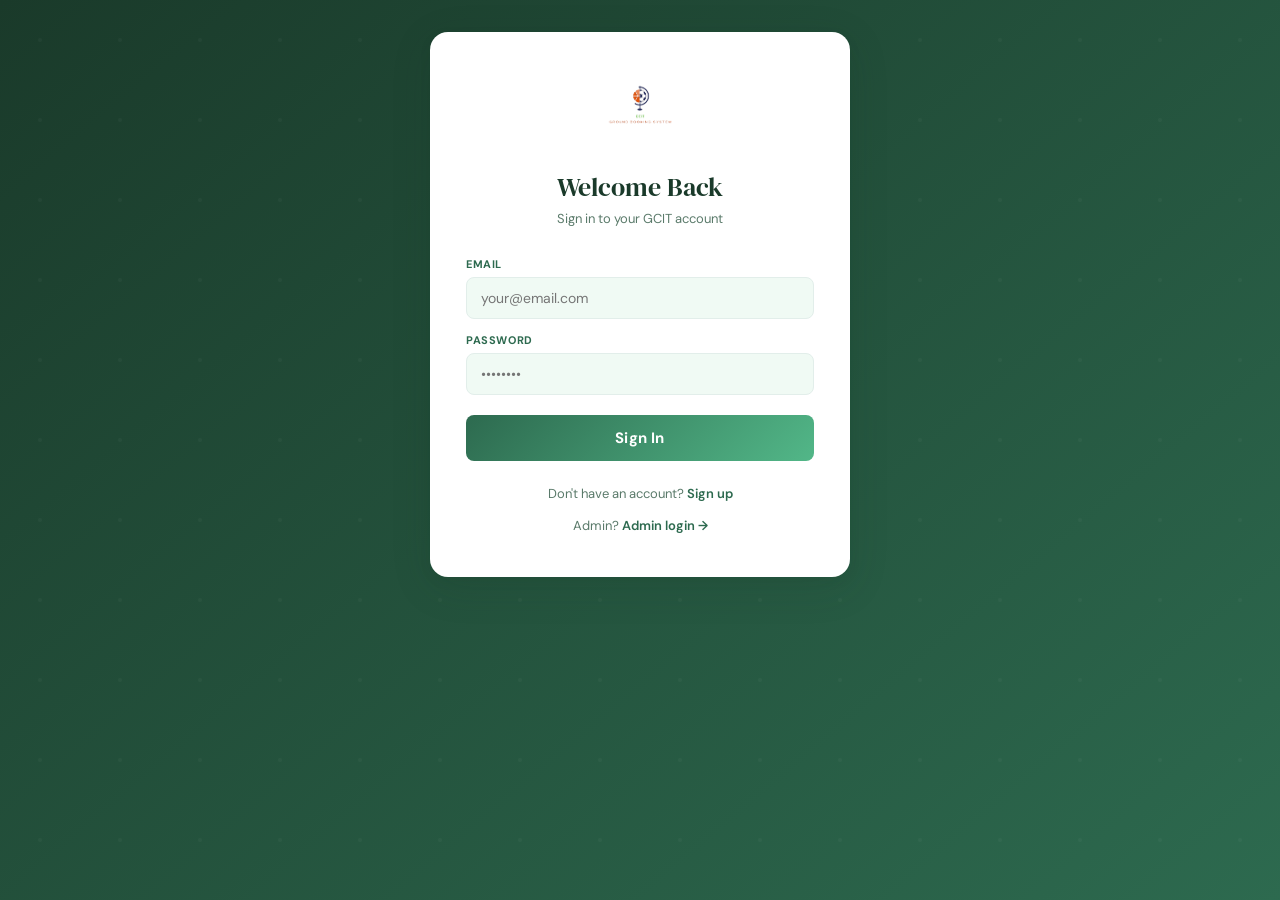
==== commit 552c575f: "feat: add booking cancellation flow and consolidate booking UI - Add 1.5 hour maximum duration rule " ====
--- a/views/about.html
+++ b/views/about.html
@@ -5,6 +5,138 @@
     <meta name="viewport" content="width=device-width, initial-scale=1.0">
     <title>Available Ground – GCIT Ground Booking</title>
     <link rel="stylesheet" href="css/home.css">
+    <style>
+        .ground-page { max-width: 1100px; margin: 0 auto; padding: 20px 16px 80px; }
+
+        /* ── Availability HUD ── */
+        .avail-card {
+            background: var(--surface);
+            border: 1px solid var(--border);
+            border-radius: var(--radius);
+            padding: 16px;
+            margin-bottom: 20px;
+            box-shadow: var(--shadow-sm);
+        }
+        .avail-header {
+            display: flex;
+            justify-content: space-between;
+            align-items: center;
+            gap: 12px;
+            margin-bottom: 14px;
+            flex-wrap: wrap;
+        }
+        .avail-title {
+            font-family: 'DM Serif Display', serif;
+            font-size: 1.1rem;
+            font-weight: 400;
+            color: var(--green-dark);
+        }
+        .avail-date-pick { display: flex; align-items: center; gap: 6px; }
+        .avail-date-pick label {
+            font-size: 11px; font-weight: 700; color: var(--text-muted);
+            text-transform: uppercase; letter-spacing: 0.5px; white-space: nowrap;
+        }
+        .avail-date-pick input[type="date"] {
+            border: 1.5px solid var(--border); border-radius: var(--radius-sm);
+            padding: 6px 10px; font-family: inherit; font-size: 14px;
+            background: var(--green-bg); color: var(--text); outline: none;
+        }
+        .avail-date-pick input[type="date"]:focus { border-color: var(--green-mid); }
+
+        /* Timeline */
+        .timeline-bar {
+            position: relative; background: var(--green-bg);
+            border-radius: var(--radius-sm); height: 48px;
+            overflow: hidden; border: 1px solid var(--border);
+        }
+        .timeline-hours { display: flex; height: 100%; }
+        .timeline-hour {
+            flex: 1; border-right: 1px solid var(--border);
+            display: flex; flex-direction: column;
+            justify-content: flex-end; padding: 0 2px 3px; min-width: 0;
+        }
+        .timeline-hour:last-child { border-right: none; }
+        .timeline-hour-label { font-size: 8px; color: var(--text-muted); font-weight: 600; white-space: nowrap; overflow: hidden; }
+
+        .timeline-booked-slot {
+            position: absolute; top: 4px; height: calc(100% - 20px);
+            background: linear-gradient(135deg, #e63946cc, #e6394699);
+            border-radius: 4px; display: flex; align-items: center;
+            justify-content: center; overflow: hidden; cursor: default;
+            border: 1px solid rgba(230,57,70,0.4);
+        }
+        .timeline-pending-slot {
+            background: linear-gradient(135deg, #f4a261cc, #e9c46acc) !important;
+            border: 1px solid rgba(244,162,97,0.5) !important;
+        }
+        .timeline-booked-slot:hover { z-index: 10; }
+        .timeline-booked-label { font-size: 10px; color: white; font-weight: 700; white-space: nowrap; padding: 0 4px; overflow: hidden; text-overflow: ellipsis; }
+
+        .timeline-legend { display: flex; gap: 14px; margin-top: 8px; flex-wrap: wrap; }
+        .legend-item { display: flex; align-items: center; gap: 5px; font-size: 11px; color: var(--text-muted); font-weight: 500; }
+        .legend-dot { width: 10px; height: 10px; border-radius: 2px; flex-shrink: 0; }
+        .legend-dot.booked   { background: #e63946; }
+        .legend-dot.pending  { background: #f4a261; }
+        .legend-dot.free     { background: var(--green-pale); border: 1px solid var(--green-light); }
+
+        .booked-chips { display: flex; flex-wrap: wrap; gap: 6px; margin-top: 10px; }
+        .booked-chip {
+            background: #fde8e8; border: 1px solid #f5c6c6; border-radius: 20px;
+            padding: 4px 10px; font-size: 11px; color: #8b1a1a; font-weight: 600;
+            display: flex; align-items: center; gap: 5px;
+        }
+        .pending-chip { background: #fff3e0 !important; border-color: #ffc896 !important; color: #7d4000 !important; }
+        .booked-chip-dot { width: 6px; height: 6px; background: var(--red); border-radius: 50%; flex-shrink: 0; }
+        .pending-dot { background: #f4a261 !important; }
+        .no-bookings-msg { font-size: 13px; color: var(--green-mid); font-weight: 600; padding: 6px 0; }
+
+        /* Slot cards */
+        .slots-section { margin-bottom: 24px; }
+        .slots-section-title { font-family: 'DM Serif Display', serif; font-size: 1rem; font-weight: 400; color: var(--green-dark); margin-bottom: 12px; }
+
+        /* ── Booking Form ── */
+        .booking-form-card {
+            background: var(--surface);
+            border: 1px solid var(--border);
+            border-radius: var(--radius);
+            padding: 20px 16px;
+            box-shadow: var(--shadow-md);
+        }
+        .booking-form-card .panel-title {
+            font-family: 'DM Serif Display', serif;
+            font-size: 1.2rem; font-weight: 400; color: var(--green-dark);
+            margin-bottom: 16px; padding-bottom: 12px;
+            border-bottom: 1px solid var(--border);
+        }
+        .approval-notice {
+            background: #fff3cd; border: 1px solid #ffd966;
+            border-radius: var(--radius-sm); padding: 9px 12px;
+            font-size: 12px; color: #7d5a00; font-weight: 500;
+            margin-bottom: 16px; line-height: 1.4;
+        }
+        .time-row { display: grid; grid-template-columns: 1fr 1fr; gap: 10px; }
+        .form-group input, .form-group select, .form-group textarea { font-size: 16px; }
+        .duration-hint { font-size: 11px; color: var(--text-muted); margin-top: 4px; }
+
+        @media (min-width: 768px) {
+            .ground-page { padding: 28px 24px 80px; }
+            .ground-two-col {
+                display: grid;
+                grid-template-columns: 1fr 340px;
+                gap: 24px;
+                align-items: start;
+            }
+            .booking-form-card {
+                padding: 24px;
+                position: sticky;
+                top: 80px;
+            }
+            .form-group input, .form-group select, .form-group textarea { font-size: 14px; }
+        }
+        @media (min-width: 1024px) {
+            .ground-two-col { grid-template-columns: 1fr 356px; gap: 28px; }
+        }
+    </style>
 </head>
 <body>
 
@@ -20,7 +152,6 @@
         <ul>
             <li><a href="home.html">Home</a></li>
             <li><a href="about.html" class="active-link">Available Ground</a></li>
-            <li><a href="booking.html">Booking</a></li>
             <li><a href="profile.html">Profile</a></li>
         </ul>
     </nav>
@@ -31,44 +162,100 @@
 </header>
 
 <div class="page-hero">
-    <h1>Available Ground Slots</h1>
-    <p>Check real-time availability and book your preferred time slot</p>
+    <h1>Available Ground</h1>
+    <p>Check real-time availability and submit your booking request</p>
 </div>
 
-<div class="section">
-    <div style="display:flex; justify-content:space-between; align-items:center; margin-bottom:20px; flex-wrap:wrap; gap:12px;">
-        <div>
-            <div class="section-label">Football Ground</div>
-            <h2 class="section-title" style="margin-bottom:0;">Time Slot Availability</h2>
+<div class="ground-page">
+    <div class="ground-two-col">
+
+        <!-- ── Left: HUD + Slot Cards ── -->
+        <div class="ground-left">
+
+            <!-- Availability Timeline -->
+            <div class="avail-card">
+                <div class="avail-header">
+                    <span class="avail-title"><i class="fas fa-calendar-alt"></i> Ground Availability</span>
+                    <div class="avail-date-pick">
+                        <label for="timelineDate">Date</label>
+                        <input type="date" id="timelineDate" onchange="onDateChange()">
+                    </div>
+                </div>
+
+                <div class="timeline-bar" id="timelineBar">
+                    <div class="timeline-hours" id="timelineHours"></div>
+                </div>
+
+                <div class="timeline-legend">
+                    <div class="legend-item"><div class="legend-dot booked"></div>Approved</div>
+                    <div class="legend-item"><div class="legend-dot pending"></div>Pending</div>
+                    <div class="legend-item"><div class="legend-dot free"></div>Available</div>
+                </div>
+
+                <div class="booked-chips" id="bookedChips"></div>
+            </div>
+
+            <!-- Slot Availability Cards -->
+            <div class="slots-section">
+                <div style="display:flex;justify-content:space-between;align-items:center;margin-bottom:12px;flex-wrap:wrap;gap:8px;">
+                    <span class="slots-section-title">Time Slot Overview</span>
+                    <button onclick="loadSlots()" style="background:var(--green-bg);border:1px solid var(--border);color:var(--green-mid);padding:6px 12px;border-radius:var(--radius-sm);cursor:pointer;font-family:inherit;font-size:12px;font-weight:600;"><i class="fas fa-sync-alt"></i> Refresh</button>
+                </div>
+                <div class="ground-grid" id="slotGrid">
+                    <div style="grid-column:1/-1;text-align:center;padding:30px;color:var(--text-muted);">Loading...</div>
+                </div>
+            </div>
+
         </div>
-        <div style="display:flex;align-items:center;gap:10px;flex-wrap:wrap;">
-            <label for="availDate" style="font-size:12px;font-weight:700;color:var(--text-muted);text-transform:uppercase;letter-spacing:0.6px;">Date</label>
-            <input type="date" id="availDate" onchange="loadSlots()"
-                style="border:1.5px solid var(--border);border-radius:var(--radius-sm);padding:7px 10px;font-family:inherit;font-size:13px;background:var(--green-bg);color:var(--text);outline:none;">
-            <button onclick="loadSlots()" style="background:var(--green-bg);border:1px solid var(--border);color:var(--green-mid);padding:8px 14px;border-radius:var(--radius-sm);cursor:pointer;font-family:inherit;font-size:13px;font-weight:600;"><i class="fas fa-sync-alt"></i> Refresh</button>
+
+        <!-- ── Right: Booking Form ── -->
+        <div class="booking-form-card" id="bookingForm">
+            <h3 class="panel-title">New Booking Request</h3>
+
+            <div class="approval-notice">
+                <i class="fas fa-hourglass-half"></i> Bookings require admin approval. Max duration: <strong>1.5 hours</strong>.
+            </div>
+
+            <div class="form-group">
+                <label for="studentId">Your Email</label>
+                <input id="studentId" type="email" readonly style="background:var(--green-bg);cursor:default;">
+            </div>
+
+            <div class="form-group">
+                <label for="purpose">Booking Type</label>
+                <select id="purpose">
+                    <option value="">Select type</option>
+                    <option>Practice</option>
+                    <option>Match</option>
+                </select>
+            </div>
+
+            <div class="form-group">
+                <label for="bookDate">Date</label>
+                <input type="date" id="bookDate" onchange="syncTimeline()">
+            </div>
+
+            <div class="form-group">
+                <label>Time Slot <span style="font-weight:400;text-transform:none;letter-spacing:0;">(max 1.5 hrs)</span></label>
+                <div class="time-row">
+                    <select id="startTime" onchange="checkDuration()">
+                        <option value="">Start</option>
+                    </select>
+                    <select id="endTime" onchange="checkDuration()">
+                        <option value="">End</option>
+                    </select>
+                </div>
+                <div class="duration-hint" id="durationHint"></div>
+            </div>
+
+            <div class="form-group">
+                <label for="notes">Notes <span style="font-weight:400;text-transform:none;letter-spacing:0;">(optional)</span></label>
+                <textarea id="notes" placeholder="Any additional information..."></textarea>
+            </div>
+
+            <button class="btn-book" onclick="submitBooking()">Submit Booking Request</button>
         </div>
-    </div>
-
-    <div class="ground-grid" id="slotGrid">
-        <div style="grid-column:1/-1;text-align:center;padding:40px;color:var(--text-muted);">Loading slots...</div>
-    </div>
-
-    <div style="margin-top:32px;">
-        <div class="table-wrap">
-            <table>
-                <thead>
-                    <tr>
-                        <th>Start Time</th>
-                        <th>End Time</th>
-                        <th>Status</th>
-                        <th>Action</th>
-                    </tr>
-                </thead>
-                <tbody id="slotTable">
-                    <tr><td colspan="4" style="text-align:center;padding:20px;">Loading...</td></tr>
-                </tbody>
-            </table>
-        </div>
+
     </div>
 </div>
 
@@ -81,61 +268,111 @@
 <nav class="bottom-dock">
     <a href="home.html" class="dock-item"><i class="fas fa-home"></i><span>Home</span></a>
     <a href="about.html" class="dock-item active"><i class="fas fa-futbol"></i><span>Ground</span></a>
-    <a href="booking.html" class="dock-item"><i class="fas fa-calendar-plus"></i><span>Book</span></a>
     <a href="profile.html" class="dock-item"><i class="fas fa-user"></i><span>Profile</span></a>
 </nav>
 
 <script src="js/auth.js"></script>
+<script src="js/booking.js"></script>
 <script>
 requireAuth();
 
 function logout() {
     localStorage.removeItem("user");
-    fetch("/user/logout", { method: "POST" }).finally(() => {
-        window.location.href = "index.html";
-    });
-}
-
-function toggleNav() {
-    document.getElementById('mainNav').classList.toggle('open');
-}
-
-// Returns true if a booking's time range overlaps with a slot's time range
+    fetch("/user/logout", { method: "POST" }).finally(() => { window.location.href = "index.html"; });
+}
+function toggleNav() { document.getElementById('mainNav').classList.toggle('open'); }
+
+// Build time selects — 30-min increments 06:00–22:00
+(function buildTimeSelects() {
+    const start = document.getElementById("startTime");
+    const end   = document.getElementById("endTime");
+    for (let h = 6; h <= 22; h++) {
+        for (let m = 0; m < 60; m += 30) {
+            if (h === 22 && m > 0) break;
+            const val   = `${String(h).padStart(2,'0')}:${String(m).padStart(2,'0')}`;
+            const period = h < 12 ? 'AM' : 'PM';
+            const h12    = h % 12 || 12;
+            const label  = `${h12}:${String(m).padStart(2,'0')} ${period}`;
+            if (h < 22) start.add(new Option(label, val));
+            if (h > 6 || (h === 6 && m > 0)) end.add(new Option(label, val));
+        }
+    }
+})();
+
+function checkDuration() {
+    const s = document.getElementById("startTime").value;
+    const e = document.getElementById("endTime").value;
+    const hint = document.getElementById("durationHint");
+    if (!s || !e) { hint.textContent = ""; return; }
+    const [sh, sm] = s.split(":").map(Number);
+    const [eh, em] = e.split(":").map(Number);
+    const mins = (eh * 60 + em) - (sh * 60 + sm);
+    if (mins <= 0) {
+        hint.style.color = "var(--red)";
+        hint.textContent = "End time must be after start time.";
+    } else if (mins > 90) {
+        hint.style.color = "var(--red)";
+        hint.textContent = `${mins} min — exceeds 1.5 hr limit.`;
+    } else {
+        hint.style.color = "var(--green-mid)";
+        hint.textContent = `Duration: ${mins} min`;
+    }
+}
+
+function onDateChange() {
+    loadTimeline();
+    loadSlots();
+    // Sync booking form date
+    const d = document.getElementById("timelineDate").value;
+    const bd = document.getElementById("bookDate");
+    if (bd) bd.value = d;
+}
+
+// ── Slot grid ──
 function overlaps(bookingStart, bookingEnd, slotStart, slotEnd) {
     return bookingStart < slotEnd && bookingEnd > slotStart;
 }
 
 async function loadSlots() {
-    const date = document.getElementById("availDate").value;
-
+    const date = document.getElementById("timelineDate").value;
     try {
-        // Fetch slot definitions and today's approved bookings in parallel
         const [slots, bookings] = await Promise.all([
             fetch("/api/slots").then(r => r.json()).then(d => Array.isArray(d) ? d : []),
-            fetch(`/bookings/date/${date}`).then(r => r.json()).then(d => Array.isArray(d) ? d : [])
+            fetch(`/bookings/date/${date}/all`).then(r => r.json()).then(d => Array.isArray(d) ? d : [])
         ]);
 
-        // A slot is booked if any approved booking's time range overlaps it
+        const approvedBookings = bookings.filter(b => b.status === 'approved' || b.status === 'cancel_requested');
+
         const enriched = slots.map(slot => ({
             ...slot,
-            isAvailable: !bookings.some(b => overlaps(b.starting_time, b.ending_time, slot.start_time, slot.end_time))
+            isAvailable: !approvedBookings.some(b => overlaps(b.starting_time, b.ending_time, slot.start_time, slot.end_time))
         }));
 
         renderSlotCards(enriched);
-        renderSlotTable(enriched);
-    } catch (err) {
+    } catch {
         document.getElementById("slotGrid").innerHTML =
-            `<div style="grid-column:1/-1;text-align:center;padding:40px;color:var(--text-muted);">Could not load availability. Make sure the server is running.</div>`;
+            `<div style="grid-column:1/-1;text-align:center;padding:30px;color:var(--text-muted);">Could not load slots.</div>`;
     }
+}
+
+function prefillForm(start, end) {
+    const startEl = document.getElementById("startTime");
+    const endEl   = document.getElementById("endTime");
+    const date    = document.getElementById("timelineDate").value;
+    if (startEl) startEl.value = start;
+    if (endEl)   endEl.value   = end;
+    const bookDate = document.getElementById("bookDate");
+    if (bookDate && date) bookDate.value = date;
+    checkDuration();
+    document.getElementById("bookingForm").scrollIntoView({ behavior: "smooth", block: "start" });
 }
 
 function renderSlotCards(slots) {
     const grid = document.getElementById("slotGrid");
     if (!slots.length) {
-        grid.innerHTML = `<div style="grid-column:1/-1;text-align:center;padding:40px;color:var(--text-muted);">No slots configured.</div>`;
+        grid.innerHTML = `<div style="grid-column:1/-1;text-align:center;padding:30px;color:var(--text-muted);">No slots configured.</div>`;
         return;
     }
-
     grid.innerHTML = slots.map(slot => `
         <div class="ground-card">
             <div class="ground-card-header">
@@ -147,7 +384,7 @@
             <div class="ground-card-body">
                 <p style="font-size:13px;color:var(--text-muted);margin-bottom:12px;">Football Ground</p>
                 ${slot.isAvailable
-                    ? `<a href="booking.html?start=${encodeURIComponent(slot.start_time)}&end=${encodeURIComponent(slot.end_time)}&date=${encodeURIComponent(document.getElementById('availDate').value)}" class="btn-slot-book">Book This Slot</a>`
+                    ? `<button class="btn-slot-book" onclick="prefillForm('${slot.start_time}','${slot.end_time}')">Book This Slot</button>`
                     : `<span style="font-size:13px;color:var(--text-muted);"><i class="fas fa-lock"></i> Already booked</span>`
                 }
             </div>
@@ -155,31 +392,7 @@
     `).join('');
 }
 
-function renderSlotTable(slots) {
-    const tbody = document.getElementById("slotTable");
-    if (!slots.length) {
-        tbody.innerHTML = `<tr><td colspan="4" style="text-align:center;padding:20px;">No slots found</td></tr>`;
-        return;
-    }
-
-    tbody.innerHTML = slots.map(slot => `
-        <tr>
-            <td>${slot.start_time}</td>
-            <td>${slot.end_time}</td>
-            <td><span class="status-badge ${slot.isAvailable ? 'status-approved' : 'status-rejected'}">
-                ${slot.isAvailable ? 'Available' : 'Booked'}
-            </span></td>
-            <td>${slot.isAvailable
-                ? `<a href="booking.html?start=${encodeURIComponent(slot.start_time)}&end=${encodeURIComponent(slot.end_time)}&date=${encodeURIComponent(document.getElementById('availDate').value)}" class="btn-slot-book" style="font-size:12px;padding:6px 12px;">Book</a>`
-                : `<span style="color:var(--text-muted);font-size:13px;">–</span>`
-            }</td>
-        </tr>
-    `).join('');
-}
-
-// Initialise date picker to today then load
 document.addEventListener("DOMContentLoaded", () => {
-    document.getElementById("availDate").value = new Date().toISOString().split("T")[0];
     loadSlots();
 });
 </script>
--- a/views/css/home.css
+++ b/views/css/home.css
@@ -593,29 +593,7 @@
     gap: 8px;
 }
 
-/* ─── BOOKING LAYOUT ─────────────────────────────── */
-
-.booking-layout {
-    display: grid;
-    grid-template-columns: 1fr 356px;
-    gap: 28px;
-    max-width: 1100px;
-    width: 100%;
-    margin: 36px auto;
-    padding: 0 24px;
-    align-items: start;
-    box-sizing: border-box;
-}
-
-.booking-panel {
-    background: var(--surface);
-    border: 1px solid var(--border);
-    border-radius: var(--radius);
-    padding: 28px;
-    position: sticky;
-    top: 80px;
-    box-shadow: var(--shadow-md);
-}
+/* ─── BOOKING LAYOUT (legacy — kept for .btn-book) ── */
 
 .panel-title {
     font-family: 'DM Serif Display', serif;
@@ -889,12 +867,12 @@
 .auth-page {
     min-height: 100vh;
     display: flex;
-    align-items: center;
+    align-items: flex-start;
     justify-content: center;
     background: linear-gradient(140deg, var(--green-dark) 0%, var(--green-mid) 100%);
-    padding: 24px 16px;
+    padding: 32px 16px;
     position: relative;
-    overflow: hidden;
+    overflow-y: auto;
 }
 
 .auth-page::before {
@@ -1163,14 +1141,6 @@
 
 /* Tablet and below */
 @media (max-width: 900px) {
-    .booking-layout {
-        grid-template-columns: 1fr;
-        margin: 24px auto;
-    }
-    .booking-panel {
-        position: static;
-        order: -1;
-    }
     .about-grid { grid-template-columns: 1fr; }
     .about-logo { display: none; }
 }
@@ -1245,13 +1215,7 @@
     /* ── Dev grid ── */
     .dev-card { width: calc(50% - 8px); }
 
-    /* ── Timeline ── */
-    .timeline-header { flex-direction: column; align-items: flex-start; }
-    .timeline-date-pick { width: 100%; }
-    .timeline-date-pick input[type="date"] { flex: 1; }
-
-    /* ── Booking table — narrower on mobile ── */
-    .table-wrap table { min-width: 300px; }
+    /* ── Tables ── */
     table { min-width: 300px; }
 }
 
@@ -1277,9 +1241,6 @@
     .dev-card { width: calc(50% - 6px); padding: 18px 12px; }
     .dev-photo { width: 60px; height: 60px; }
 
-    /* Booking */
-    .booking-layout { padding: 0 12px; margin: 16px auto; }
-    .booking-panel { padding: 20px 16px; }
 
     /* Hero */
     .hero-overlay h1 { font-size: 1.45rem; }
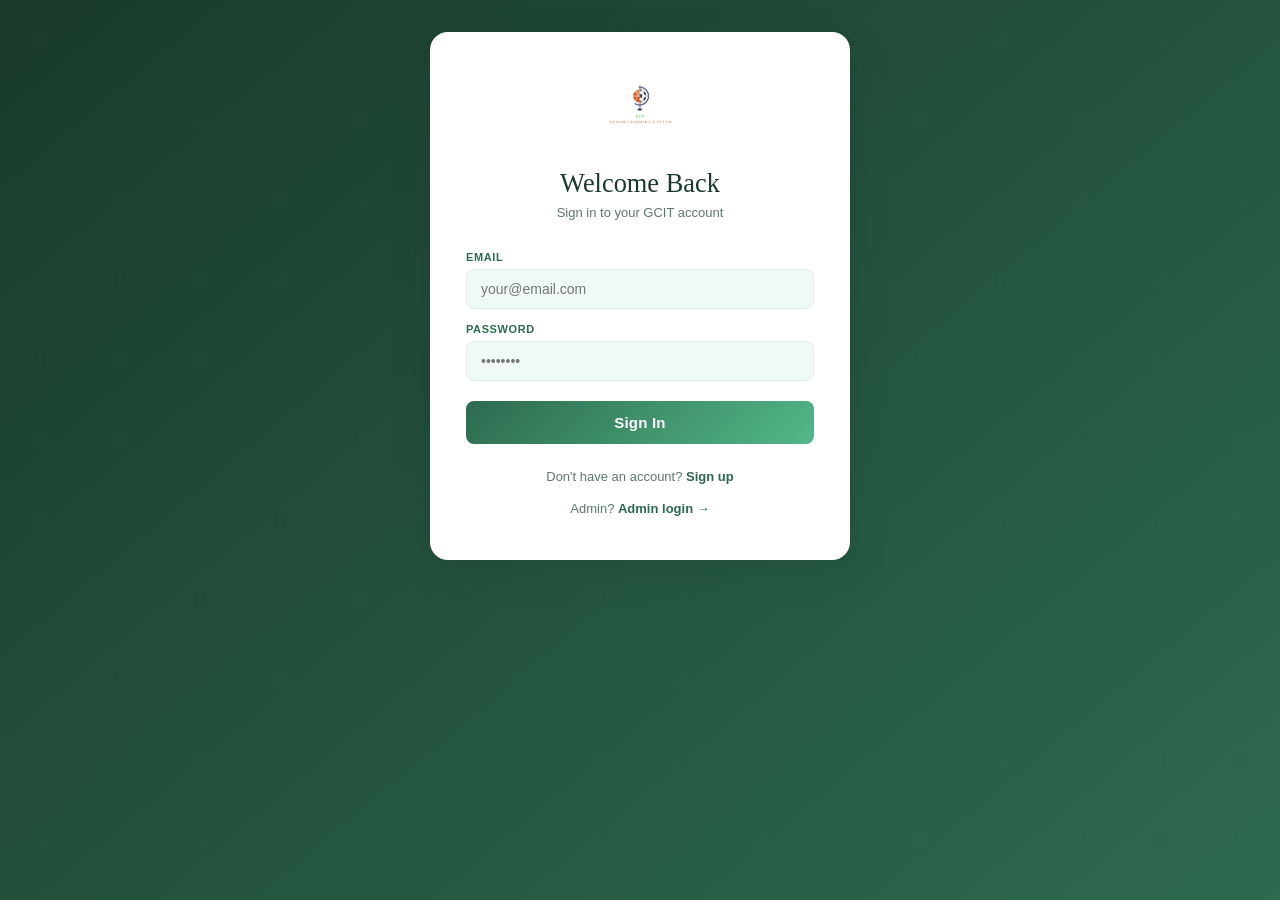
==== commit 28406513: "admin bug" ====
--- a/views/about.html
+++ b/views/about.html
@@ -6,135 +6,186 @@
     <title>Available Ground – GCIT Ground Booking</title>
     <link rel="stylesheet" href="css/home.css">
     <style>
-        .ground-page { max-width: 1100px; margin: 0 auto; padding: 20px 16px 80px; }
-
-        /* ── Availability HUD ── */
-        .avail-card {
-            background: var(--surface);
-            border: 1px solid var(--border);
-            border-radius: var(--radius);
-            padding: 16px;
-            margin-bottom: 20px;
-            box-shadow: var(--shadow-sm);
-        }
-        .avail-header {
-            display: flex;
-            justify-content: space-between;
-            align-items: center;
-            gap: 12px;
-            margin-bottom: 14px;
-            flex-wrap: wrap;
-        }
-        .avail-title {
+        .ground-page { max-width: 760px; margin: 0 auto; padding: 20px 16px 100px; }
+
+        /* ── Schedule Header ── */
+        .schedule-header {
+            display: flex; justify-content: space-between;
+            align-items: center; gap: 12px; flex-wrap: wrap; margin-bottom: 16px;
+        }
+        .schedule-title {
             font-family: 'DM Serif Display', serif;
-            font-size: 1.1rem;
-            font-weight: 400;
-            color: var(--green-dark);
-        }
-        .avail-date-pick { display: flex; align-items: center; gap: 6px; }
-        .avail-date-pick label {
-            font-size: 11px; font-weight: 700; color: var(--text-muted);
-            text-transform: uppercase; letter-spacing: 0.5px; white-space: nowrap;
-        }
-        .avail-date-pick input[type="date"] {
+            font-size: 1.15rem; font-weight: 400; color: var(--green-dark);
+        }
+        .schedule-date-row { display: flex; align-items: center; gap: 8px; }
+        .schedule-date-row input[type="date"] {
             border: 1.5px solid var(--border); border-radius: var(--radius-sm);
-            padding: 6px 10px; font-family: inherit; font-size: 14px;
-            background: var(--green-bg); color: var(--text); outline: none;
-        }
-        .avail-date-pick input[type="date"]:focus { border-color: var(--green-mid); }
-
-        /* Timeline */
-        .timeline-bar {
-            position: relative; background: var(--green-bg);
-            border-radius: var(--radius-sm); height: 48px;
-            overflow: hidden; border: 1px solid var(--border);
-        }
-        .timeline-hours { display: flex; height: 100%; }
-        .timeline-hour {
-            flex: 1; border-right: 1px solid var(--border);
-            display: flex; flex-direction: column;
-            justify-content: flex-end; padding: 0 2px 3px; min-width: 0;
-        }
-        .timeline-hour:last-child { border-right: none; }
-        .timeline-hour-label { font-size: 8px; color: var(--text-muted); font-weight: 600; white-space: nowrap; overflow: hidden; }
-
-        .timeline-booked-slot {
-            position: absolute; top: 4px; height: calc(100% - 20px);
-            background: linear-gradient(135deg, #e63946cc, #e6394699);
-            border-radius: 4px; display: flex; align-items: center;
-            justify-content: center; overflow: hidden; cursor: default;
-            border: 1px solid rgba(230,57,70,0.4);
-        }
-        .timeline-pending-slot {
-            background: linear-gradient(135deg, #f4a261cc, #e9c46acc) !important;
-            border: 1px solid rgba(244,162,97,0.5) !important;
-        }
-        .timeline-booked-slot:hover { z-index: 10; }
-        .timeline-booked-label { font-size: 10px; color: white; font-weight: 700; white-space: nowrap; padding: 0 4px; overflow: hidden; text-overflow: ellipsis; }
-
-        .timeline-legend { display: flex; gap: 14px; margin-top: 8px; flex-wrap: wrap; }
-        .legend-item { display: flex; align-items: center; gap: 5px; font-size: 11px; color: var(--text-muted); font-weight: 500; }
-        .legend-dot { width: 10px; height: 10px; border-radius: 2px; flex-shrink: 0; }
-        .legend-dot.booked   { background: #e63946; }
-        .legend-dot.pending  { background: #f4a261; }
-        .legend-dot.free     { background: var(--green-pale); border: 1px solid var(--green-light); }
-
-        .booked-chips { display: flex; flex-wrap: wrap; gap: 6px; margin-top: 10px; }
-        .booked-chip {
-            background: #fde8e8; border: 1px solid #f5c6c6; border-radius: 20px;
-            padding: 4px 10px; font-size: 11px; color: #8b1a1a; font-weight: 600;
+            padding: 7px 12px; font-family: inherit; font-size: 14px; font-weight: 600;
+            background: var(--surface); color: var(--text); outline: none; cursor: pointer;
+        }
+        .schedule-date-row input[type="date"]:focus { border-color: var(--green-mid); }
+        .btn-refresh-sched {
+            background: var(--green-bg); border: 1px solid var(--border); color: var(--green-mid);
+            padding: 7px 13px; border-radius: var(--radius-sm); cursor: pointer;
+            font-family: inherit; font-size: 12px; font-weight: 600;
+        }
+        .btn-refresh-sched:hover { background: var(--green-pale); }
+
+        /* ── Legend ── */
+        .sched-legend { display: flex; gap: 14px; margin-bottom: 14px; flex-wrap: wrap; }
+        .sched-legend-item {
             display: flex; align-items: center; gap: 5px;
-        }
-        .pending-chip { background: #fff3e0 !important; border-color: #ffc896 !important; color: #7d4000 !important; }
-        .booked-chip-dot { width: 6px; height: 6px; background: var(--red); border-radius: 50%; flex-shrink: 0; }
-        .pending-dot { background: #f4a261 !important; }
-        .no-bookings-msg { font-size: 13px; color: var(--green-mid); font-weight: 600; padding: 6px 0; }
-
-        /* Slot cards */
-        .slots-section { margin-bottom: 24px; }
-        .slots-section-title { font-family: 'DM Serif Display', serif; font-size: 1rem; font-weight: 400; color: var(--green-dark); margin-bottom: 12px; }
-
-        /* ── Booking Form ── */
-        .booking-form-card {
-            background: var(--surface);
-            border: 1px solid var(--border);
-            border-radius: var(--radius);
-            padding: 20px 16px;
-            box-shadow: var(--shadow-md);
-        }
-        .booking-form-card .panel-title {
-            font-family: 'DM Serif Display', serif;
-            font-size: 1.2rem; font-weight: 400; color: var(--green-dark);
-            margin-bottom: 16px; padding-bottom: 12px;
+            font-size: 11px; font-weight: 600; color: var(--text-muted);
+            text-transform: uppercase; letter-spacing: 0.4px;
+        }
+        .sched-legend-dot { width: 10px; height: 10px; border-radius: 3px; flex-shrink: 0; }
+        .sched-legend-dot.free    { background: var(--green-pale); border: 1px solid var(--green-light); }
+        .sched-legend-dot.booked  { background: #e63946; }
+        .sched-legend-dot.pending { background: #f4a261; }
+
+        /* ── Day Schedule ── */
+        .day-schedule {
+            background: var(--surface); border: 1px solid var(--border);
+            border-radius: var(--radius); overflow: hidden; box-shadow: var(--shadow);
+        }
+
+        /* Hour group: wraps the :00 row + the collapsible :30 row */
+        .hour-group { display: contents; } /* no visual box, just logical grouping */
+
+        .sched-row {
+            display: grid; grid-template-columns: 56px 1fr;
             border-bottom: 1px solid var(--border);
         }
-        .approval-notice {
-            background: #fff3cd; border: 1px solid #ffd966;
-            border-radius: var(--radius-sm); padding: 9px 12px;
-            font-size: 12px; color: #7d5a00; font-weight: 500;
-            margin-bottom: 16px; line-height: 1.4;
-        }
-        .time-row { display: grid; grid-template-columns: 1fr 1fr; gap: 10px; }
-        .form-group input, .form-group select, .form-group textarea { font-size: 16px; }
-        .duration-hint { font-size: 11px; color: var(--text-muted); margin-top: 4px; }
-
-        @media (min-width: 768px) {
-            .ground-page { padding: 28px 24px 80px; }
-            .ground-two-col {
-                display: grid;
-                grid-template-columns: 1fr 340px;
-                gap: 24px;
-                align-items: start;
-            }
-            .booking-form-card {
-                padding: 24px;
-                position: sticky;
-                top: 80px;
-            }
-            .form-group input, .form-group select, .form-group textarea { font-size: 14px; }
-        }
-        @media (min-width: 1024px) {
-            .ground-two-col { grid-template-columns: 1fr 356px; gap: 28px; }
+        .day-schedule > .sched-row:last-child,
+        .day-schedule > .inline-form-row:last-child { border-bottom: none; }
+
+        /* :30 half-rows are hidden; revealed when hovering the parent hour-group */
+        .half-row {
+            overflow: hidden;
+            max-height: 0;
+            opacity: 0;
+            border-bottom: none !important;
+            transition: max-height 0.18s ease, opacity 0.15s ease;
+        }
+        /* Use JS class toggling via mouseenter/mouseleave on the :00 row instead of CSS :hover
+           so we can also reveal when the half-row itself is hovered */
+        .half-row.revealed {
+            max-height: 52px;
+            opacity: 1;
+            border-bottom: 1px solid var(--border) !important;
+        }
+
+        .sched-time {
+            padding: 10px 8px; font-size: 11px; font-weight: 700; color: var(--text-muted);
+            text-align: right; border-right: 1px solid var(--border);
+            background: var(--green-bg); white-space: nowrap;
+            display: flex; align-items: center; justify-content: flex-end;
+            min-height: 44px;
+        }
+
+        /* Free row */
+        .sched-slot-free {
+            display: flex; align-items: center; padding: 10px 14px;
+            font-size: 13px; color: var(--text-muted); cursor: pointer;
+            gap: 8px; min-height: 44px;
+        }
+        .sched-slot-free:hover { background: var(--green-pale); color: var(--green-dark); }
+        .sched-slot-free .free-icon {
+            width: 8px; height: 8px; background: var(--green-pale);
+            border: 1.5px solid var(--green-light); border-radius: 50%; flex-shrink: 0;
+        }
+        .sched-slot-free:hover .free-icon { background: var(--green-light); border-color: var(--green-mid); }
+        .sched-slot-free .free-label { font-weight: 500; }
+        .sched-slot-free .free-cta {
+            margin-left: auto; font-size: 11px; font-weight: 700; color: var(--green-mid);
+            opacity: 0; transition: opacity var(--transition); white-space: nowrap;
+        }
+        .sched-slot-free:hover .free-cta { opacity: 1; }
+
+        /* Past row */
+        .sched-slot-past {
+            display: flex; align-items: center; padding: 10px 14px;
+            font-size: 12px; color: var(--text-muted); min-height: 44px; opacity: 0.45;
+        }
+        .sched-row-past .sched-time { opacity: 0.45; }
+
+        /* Booked row — one compact line */
+        .sched-slot-booked {
+            display: flex; align-items: center; flex-wrap: nowrap;
+            padding: 0 14px; min-height: 44px; gap: 6px; overflow: hidden;
+        }
+        .sched-slot-booked.status-approved {
+            background: #fde8e8; border-left: 3px solid #e63946;
+        }
+        .sched-slot-booked.status-pending {
+            background: #fff3e0; border-left: 3px solid #f4a261;
+        }
+        .sched-slot-booked.status-cancel_requested {
+            background: #fde8e8; border-left: 3px dashed #e63946; opacity: 0.75;
+        }
+        .booked-dot {
+            width: 7px; height: 7px; border-radius: 50%; flex-shrink: 0;
+        }
+        .status-approved .booked-dot         { background: #e63946; }
+        .status-pending  .booked-dot         { background: #f4a261; }
+        .status-cancel_requested .booked-dot { background: #aaa; }
+        .booked-who  {
+            font-size: 12px; font-weight: 700; color: var(--green-dark);
+            white-space: nowrap; overflow: hidden; text-overflow: ellipsis; flex-shrink: 1; min-width: 0;
+        }
+        .booked-sep  { font-size: 11px; color: var(--text-muted); flex-shrink: 0; }
+        .booked-meta { font-size: 11px; color: var(--text-muted); white-space: nowrap; flex-shrink: 0; }
+        .booked-status-chip {
+            margin-left: auto; flex-shrink: 0;
+            display: inline-flex; align-items: center; gap: 3px;
+            font-size: 10px; font-weight: 700; padding: 2px 7px;
+            border-radius: 20px;
+        }
+        .chip-approved         { background: #fde8e8; color: #8b1a1a; border: 1px solid #f5c6c6; }
+        .chip-pending          { background: #fff3e0; color: #7d4000; border: 1px solid #ffc896; }
+        .chip-cancel_requested { background: #f0f0f0; color: #555;    border: 1px solid #ddd; }
+
+        /* ── Inline Booking Form ── */
+        .inline-form-row {
+            display: grid; grid-template-columns: 56px 1fr;
+            border-bottom: 1px solid var(--border); background: var(--green-bg);
+        }
+        .inline-form-gutter { border-right: 1px solid var(--border); background: var(--green-bg); }
+        .inline-form-panel { padding: 16px; animation: formSlide 0.2s ease; }
+        @keyframes formSlide {
+            from { opacity: 0; transform: translateY(-6px); }
+            to   { opacity: 1; transform: translateY(0); }
+        }
+        .inline-form-title {
+            font-family: 'DM Serif Display', serif; font-size: 1rem;
+            font-weight: 400; color: var(--green-dark); margin-bottom: 12px;
+        }
+        .inline-form-notice {
+            background: #fffbea; border: 1px solid #ffd966; border-radius: var(--radius-xs);
+            padding: 8px 11px; font-size: 11px; color: #7d5a00;
+            font-weight: 500; margin-bottom: 14px; line-height: 1.5;
+        }
+        .inline-form-grid {
+            display: grid; grid-template-columns: 1fr 1fr; gap: 10px; margin-bottom: 10px;
+        }
+        @media (max-width: 480px) { .inline-form-grid { grid-template-columns: 1fr; } }
+        .inline-form-actions { display: flex; gap: 8px; margin-top: 14px; }
+        .btn-inline-submit {
+            flex: 1; background: var(--green-mid); color: white; border: none;
+            border-radius: var(--radius-sm); padding: 10px 16px; font-family: inherit;
+            font-size: 14px; font-weight: 700; cursor: pointer; transition: background var(--transition);
+        }
+        .btn-inline-submit:hover { background: var(--green-dark); }
+        .btn-inline-cancel {
+            background: var(--surface); border: 1px solid var(--border); color: var(--text-muted);
+            border-radius: var(--radius-sm); padding: 10px 16px; font-family: inherit;
+            font-size: 14px; font-weight: 600; cursor: pointer;
+        }
+        .btn-inline-cancel:hover { background: var(--green-bg); }
+        .inline-duration-hint { font-size: 11px; margin-top: 4px; }
+
+        .sched-loading {
+            padding: 40px 20px; text-align: center; color: var(--text-muted); font-size: 14px;
         }
     </style>
 </head>
@@ -163,238 +214,396 @@
 
 <div class="page-hero">
     <h1>Available Ground</h1>
-    <p>Check real-time availability and submit your booking request</p>
+    <p>Tap any free slot to book the ground</p>
 </div>
 
 <div class="ground-page">
-    <div class="ground-two-col">
-
-        <!-- ── Left: HUD + Slot Cards ── -->
-        <div class="ground-left">
-
-            <!-- Availability Timeline -->
-            <div class="avail-card">
-                <div class="avail-header">
-                    <span class="avail-title"><i class="fas fa-calendar-alt"></i> Ground Availability</span>
-                    <div class="avail-date-pick">
-                        <label for="timelineDate">Date</label>
-                        <input type="date" id="timelineDate" onchange="onDateChange()">
-                    </div>
-                </div>
-
-                <div class="timeline-bar" id="timelineBar">
-                    <div class="timeline-hours" id="timelineHours"></div>
-                </div>
-
-                <div class="timeline-legend">
-                    <div class="legend-item"><div class="legend-dot booked"></div>Approved</div>
-                    <div class="legend-item"><div class="legend-dot pending"></div>Pending</div>
-                    <div class="legend-item"><div class="legend-dot free"></div>Available</div>
-                </div>
-
-                <div class="booked-chips" id="bookedChips"></div>
+
+    <div class="schedule-header">
+        <span class="schedule-title"><i class="fas fa-futbol" style="margin-right:6px;opacity:0.7;"></i>Football Ground</span>
+        <div class="schedule-date-row">
+            <input type="date" id="schedDate" onchange="loadSchedule()">
+            <button class="btn-refresh-sched" onclick="loadSchedule()"><i class="fas fa-sync-alt"></i></button>
+        </div>
+    </div>
+
+    <div class="sched-legend">
+        <div class="sched-legend-item"><div class="sched-legend-dot free"></div>Free</div>
+        <div class="sched-legend-item"><div class="sched-legend-dot booked"></div>Approved</div>
+        <div class="sched-legend-item"><div class="sched-legend-dot pending"></div>Pending</div>
+    </div>
+
+    <div class="day-schedule" id="daySchedule">
+        <div class="sched-loading"><i class="fas fa-circle-notch fa-spin" style="margin-right:8px;"></i>Loading schedule…</div>
+    </div>
+
+</div>
+
+<footer>
+    <strong>GCIT Ground Booking System</strong>
+    <span class="footer-accent"> — </span>
+    Gyalpozhing College of Information Technology &copy; 2025
+</footer>
+
+<nav class="bottom-dock">
+    <a href="home.html" class="dock-item"><i class="fas fa-home"></i><span>Home</span></a>
+    <a href="about.html" class="dock-item active"><i class="fas fa-futbol"></i><span>Ground</span></a>
+    <a href="profile.html" class="dock-item"><i class="fas fa-user"></i><span>Profile</span></a>
+</nav>
+
+<script src="js/auth.js"></script>
+<script src="js/ui.js"></script>
+<script>
+requireAuth();
+
+const _schedUser = JSON.parse(localStorage.getItem("user") || "{}");
+const SCHED_START = 6;
+const SCHED_END   = 22;
+const SLOT_STEP   = 30;
+
+let _openFormSlot = null;
+
+function logout() {
+    localStorage.removeItem("user");
+    fetch("/user/logout", { method: "POST" }).finally(() => { window.location.href = "index.html"; });
+}
+function toggleNav() { document.getElementById('mainNav').classList.toggle('open'); }
+
+/* ── Helpers ── */
+
+function slotKey(h, m) {
+    return String(h).padStart(2,'0') + ':' + String(m).padStart(2,'0');
+}
+function toMinutes(timeStr) {
+    const [h, m] = timeStr.split(':').map(Number);
+    return h * 60 + m;
+}
+function formatLabel(timeStr) {
+    const [h, m] = timeStr.split(':').map(Number);
+    return `${h % 12 || 12}:${String(m).padStart(2,'0')} ${h < 12 ? 'AM' : 'PM'}`;
+}
+
+/* ── Init ── */
+
+document.addEventListener("DOMContentLoaded", () => {
+    const today = new Date().toISOString().split('T')[0];
+    const el = document.getElementById('schedDate');
+    el.value = today;
+    el.min   = today;
+    loadSchedule();
+});
+
+/* ── Load ── */
+
+async function loadSchedule() {
+    const date  = document.getElementById('schedDate').value;
+    const sched = document.getElementById('daySchedule');
+    _openFormSlot = null;
+    sched.innerHTML = '<div class="sched-loading"><i class="fas fa-circle-notch fa-spin" style="margin-right:8px;"></i>Loading…</div>';
+
+    try {
+        // no-store so we always see the latest state (e.g. after a cancel)
+        const res  = await fetch(`/bookings/date/${date}/all`, { cache: 'no-store' });
+        const data = await res.json();
+        renderSchedule(date, Array.isArray(data) ? data : []);
+    } catch {
+        sched.innerHTML = '<div class="sched-loading" style="color:var(--red);">Could not load schedule.</div>';
+    }
+}
+
+/* ── Render ── */
+
+function renderSchedule(date, bookings) {
+    const sched = document.getElementById('daySchedule');
+    sched.innerHTML = '';
+
+    const now     = new Date();
+    const isToday = date === now.toISOString().split('T')[0];
+    const nowM    = isToday ? (now.getHours() * 60 + now.getMinutes()) : -1;
+
+    // Sort bookings by start time; ignore 'cancelled' (shouldn't come from API but guard anyway)
+    const sorted = [...bookings]
+        .filter(b => b.status !== 'cancelled')
+        .sort((a, b) => toMinutes(a.starting_time) - toMinutes(b.starting_time));
+
+    let curM = SCHED_START * 60;
+    const endM = SCHED_END * 60;
+
+    function appendFreeBlock(fromM, toM) {
+        // Build :00/:30 pairs; :30 is hidden until its :00 sibling is hovered
+        let m = fromM;
+        while (m < toM) {
+            const isPast  = m < nowM;
+            const start   = slotKey(Math.floor(m / 60), m % 60);
+            const nextM   = m + SLOT_STEP;
+            const end     = slotKey(Math.floor(nextM / 60), nextM % 60);
+            const isHalf  = (m % 60) !== 0;
+
+            const row = createFreeRow(start, end, isPast, date);
+
+            if (isHalf) {
+                // standalone :30 (e.g. free gap starts mid-hour after a booking ends at :30)
+                row.classList.add('half-row');
+                // find preceding :00 row to wire hover
+                const prev = sched.lastElementChild;
+                if (prev) wireHalfReveal(prev, row);
+                sched.appendChild(row);
+            } else {
+                // :00 row — check if the :30 is also in this free block
+                sched.appendChild(row);
+                const halfM = m + SLOT_STEP;
+                if (halfM < toM) {
+                    const halfIsPast = halfM < nowM;
+                    const halfStart  = slotKey(Math.floor(halfM / 60), halfM % 60);
+                    const halfEnd    = slotKey(Math.floor((halfM + SLOT_STEP) / 60), (halfM + SLOT_STEP) % 60);
+                    const halfRow    = createFreeRow(halfStart, halfEnd, halfIsPast, date);
+                    halfRow.classList.add('half-row');
+                    wireHalfReveal(row, halfRow);
+                    sched.appendChild(halfRow);
+                    m += SLOT_STEP; // skip the :30 (already added)
+                }
+            }
+            m += SLOT_STEP;
+        }
+    }
+
+    for (const booking of sorted) {
+        const bStartM = toMinutes(booking.starting_time);
+        const bEndM   = toMinutes(booking.ending_time);
+
+        if (bStartM > curM) appendFreeBlock(curM, bStartM);
+
+        // Single compact row for the entire booking
+        const row = document.createElement('div');
+        row.className = 'sched-row';
+
+        const timeCell = document.createElement('div');
+        timeCell.className = 'sched-time';
+        timeCell.textContent = formatLabel(booking.starting_time);
+        row.appendChild(timeCell);
+
+        const content = document.createElement('div');
+        content.className = `sched-slot-booked status-${booking.status}`;
+        const chipLabel =
+            booking.status === 'approved'        ? '<i class="fas fa-check-circle"></i> Approved' :
+            booking.status === 'pending'          ? '<i class="fas fa-clock"></i> Pending' :
+            booking.status === 'cancel_requested' ? '<i class="fas fa-hourglass-half"></i> Cancel req.' :
+            booking.status;
+        content.innerHTML = `
+            <div class="booked-dot"></div>
+            <div class="booked-who">${booking.student_id}</div>
+            <span class="booked-sep">·</span>
+            <div class="booked-meta">${booking.match_type || '—'} &nbsp;${booking.starting_time}–${booking.ending_time}</div>
+            <span class="booked-status-chip chip-${booking.status}">${chipLabel}</span>`;
+        row.appendChild(content);
+        sched.appendChild(row);
+
+        curM = bEndM;
+    }
+
+    if (curM < endM) appendFreeBlock(curM, endM);
+}
+
+function createFreeRow(startTime, endTime, isPast, date) {
+    const row = document.createElement('div');
+    row.className = 'sched-row' + (isPast ? ' sched-row-past' : '');
+    row.dataset.slot = startTime;
+
+    const timeCell = document.createElement('div');
+    timeCell.className = 'sched-time';
+    timeCell.textContent = formatLabel(startTime);
+    row.appendChild(timeCell);
+
+    const content = document.createElement('div');
+    if (isPast) {
+        content.className = 'sched-slot-past';
+        content.innerHTML = `<span>—</span>`;
+    } else {
+        content.className = 'sched-slot-free';
+        content.innerHTML = `
+            <div class="free-icon"></div>
+            <span class="free-label">Available</span>
+            <span class="free-cta"><i class="fas fa-plus-circle"></i> Book</span>`;
+        content.addEventListener('click', () => toggleInlineForm(startTime, endTime, date, row));
+    }
+    row.appendChild(content);
+    return row;
+}
+
+function wireHalfReveal(hourRow, halfRow) {
+    // Show :30 when hovering either the :00 row or the :30 row itself
+    const show = () => halfRow.classList.add('revealed');
+    const hide = () => {
+        // Only hide if neither the :00 nor :30 row is being hovered
+        setTimeout(() => {
+            if (!hourRow.matches(':hover') && !halfRow.matches(':hover')) {
+                halfRow.classList.remove('revealed');
+            }
+        }, 60);
+    };
+    hourRow.addEventListener('mouseenter', show);
+    hourRow.addEventListener('mouseleave', hide);
+    halfRow.addEventListener('mouseenter', show);
+    halfRow.addEventListener('mouseleave', hide);
+}
+
+/* ── Inline Form ── */
+
+function toggleInlineForm(startTime, endTime, date, row) {
+    const existing = document.getElementById('inlineFormRow');
+    if (existing) {
+        const was = existing.dataset.forSlot;
+        existing.remove();
+        _openFormSlot = null;
+        if (was === startTime) return; // toggled closed
+    }
+
+    _openFormSlot = startTime;
+
+    const formRow = document.createElement('div');
+    formRow.className = 'inline-form-row';
+    formRow.id = 'inlineFormRow';
+    formRow.dataset.forSlot = startTime;
+    formRow.innerHTML = `<div class="inline-form-gutter"></div><div class="inline-form-panel" id="inlinePanel"></div>`;
+
+    // Insert after the row (if it's a .half-row it may be directly in .day-schedule)
+    row.insertAdjacentElement('afterend', formRow);
+    document.getElementById('inlinePanel').innerHTML = buildInlineFormHTML(startTime, date);
+
+    formRow.scrollIntoView({ behavior: 'smooth', block: 'nearest' });
+    populateEndTimes(startTime);
+
+    document.getElementById('inlineEndTime')?.addEventListener('change', updateDurationHint);
+}
+
+function buildInlineFormHTML(startTime, date) {
+    return `
+        <div class="inline-form-title">New Booking Request</div>
+        <div class="inline-form-notice">
+            <i class="fas fa-hourglass-half"></i>&nbsp; Requires admin approval · Max <strong>1.5 hours</strong>
+        </div>
+        <div class="inline-form-grid">
+            <div class="form-group" style="margin:0;">
+                <label>Your Email</label>
+                <input type="email" id="inlineStudentId" value="${_schedUser.email || ''}" readonly
+                    style="background:var(--green-bg);cursor:default;font-size:14px;">
             </div>
-
-            <!-- Slot Availability Cards -->
-            <div class="slots-section">
-                <div style="display:flex;justify-content:space-between;align-items:center;margin-bottom:12px;flex-wrap:wrap;gap:8px;">
-                    <span class="slots-section-title">Time Slot Overview</span>
-                    <button onclick="loadSlots()" style="background:var(--green-bg);border:1px solid var(--border);color:var(--green-mid);padding:6px 12px;border-radius:var(--radius-sm);cursor:pointer;font-family:inherit;font-size:12px;font-weight:600;"><i class="fas fa-sync-alt"></i> Refresh</button>
-                </div>
-                <div class="ground-grid" id="slotGrid">
-                    <div style="grid-column:1/-1;text-align:center;padding:30px;color:var(--text-muted);">Loading...</div>
-                </div>
-            </div>
-
-        </div>
-
-        <!-- ── Right: Booking Form ── -->
-        <div class="booking-form-card" id="bookingForm">
-            <h3 class="panel-title">New Booking Request</h3>
-
-            <div class="approval-notice">
-                <i class="fas fa-hourglass-half"></i> Bookings require admin approval. Max duration: <strong>1.5 hours</strong>.
-            </div>
-
-            <div class="form-group">
-                <label for="studentId">Your Email</label>
-                <input id="studentId" type="email" readonly style="background:var(--green-bg);cursor:default;">
-            </div>
-
-            <div class="form-group">
-                <label for="purpose">Booking Type</label>
-                <select id="purpose">
+            <div class="form-group" style="margin:0;">
+                <label>Booking Type</label>
+                <select id="inlinePurpose" style="font-size:14px;">
                     <option value="">Select type</option>
                     <option>Practice</option>
                     <option>Match</option>
                 </select>
             </div>
-
-            <div class="form-group">
-                <label for="bookDate">Date</label>
-                <input type="date" id="bookDate" onchange="syncTimeline()">
+            <div class="form-group" style="margin:0;">
+                <label>Start Time</label>
+                <input type="text" value="${formatLabel(startTime)}" readonly
+                    style="background:var(--green-bg);cursor:default;font-size:14px;">
+                <input type="hidden" id="inlineStartTime" value="${startTime}">
             </div>
-
-            <div class="form-group">
-                <label>Time Slot <span style="font-weight:400;text-transform:none;letter-spacing:0;">(max 1.5 hrs)</span></label>
-                <div class="time-row">
-                    <select id="startTime" onchange="checkDuration()">
-                        <option value="">Start</option>
-                    </select>
-                    <select id="endTime" onchange="checkDuration()">
-                        <option value="">End</option>
-                    </select>
-                </div>
-                <div class="duration-hint" id="durationHint"></div>
+            <div class="form-group" style="margin:0;">
+                <label>End Time</label>
+                <select id="inlineEndTime" style="font-size:14px;"></select>
+                <div class="inline-duration-hint" id="inlineDurationHint"></div>
             </div>
-
-            <div class="form-group">
-                <label for="notes">Notes <span style="font-weight:400;text-transform:none;letter-spacing:0;">(optional)</span></label>
-                <textarea id="notes" placeholder="Any additional information..."></textarea>
-            </div>
-
-            <button class="btn-book" onclick="submitBooking()">Submit Booking Request</button>
         </div>
-
-    </div>
-</div>
-
-<footer>
-    <strong>GCIT Ground Booking System</strong>
-    <span class="footer-accent"> — </span>
-    Gyalpozhing College of Information Technology &copy; 2025
-</footer>
-
-<nav class="bottom-dock">
-    <a href="home.html" class="dock-item"><i class="fas fa-home"></i><span>Home</span></a>
-    <a href="about.html" class="dock-item active"><i class="fas fa-futbol"></i><span>Ground</span></a>
-    <a href="profile.html" class="dock-item"><i class="fas fa-user"></i><span>Profile</span></a>
-</nav>
-
-<script src="js/auth.js"></script>
-<script src="js/booking.js"></script>
-<script>
-requireAuth();
-
-function logout() {
-    localStorage.removeItem("user");
-    fetch("/user/logout", { method: "POST" }).finally(() => { window.location.href = "index.html"; });
-}
-function toggleNav() { document.getElementById('mainNav').classList.toggle('open'); }
-
-// Build time selects — 30-min increments 06:00–22:00
-(function buildTimeSelects() {
-    const start = document.getElementById("startTime");
-    const end   = document.getElementById("endTime");
-    for (let h = 6; h <= 22; h++) {
-        for (let m = 0; m < 60; m += 30) {
-            if (h === 22 && m > 0) break;
-            const val   = `${String(h).padStart(2,'0')}:${String(m).padStart(2,'0')}`;
-            const period = h < 12 ? 'AM' : 'PM';
-            const h12    = h % 12 || 12;
-            const label  = `${h12}:${String(m).padStart(2,'0')} ${period}`;
-            if (h < 22) start.add(new Option(label, val));
-            if (h > 6 || (h === 6 && m > 0)) end.add(new Option(label, val));
-        }
-    }
-})();
-
-function checkDuration() {
-    const s = document.getElementById("startTime").value;
-    const e = document.getElementById("endTime").value;
-    const hint = document.getElementById("durationHint");
-    if (!s || !e) { hint.textContent = ""; return; }
-    const [sh, sm] = s.split(":").map(Number);
-    const [eh, em] = e.split(":").map(Number);
-    const mins = (eh * 60 + em) - (sh * 60 + sm);
+        <div class="form-group" style="margin:0 0 10px;">
+            <label>Notes <span style="font-weight:400;text-transform:none;letter-spacing:0;">(optional)</span></label>
+            <textarea id="inlineNotes" placeholder="Any additional info…" style="font-size:14px;"></textarea>
+        </div>
+        <div class="inline-form-actions">
+            <button class="btn-inline-submit" onclick="submitInlineBooking()">Submit Request</button>
+            <button class="btn-inline-cancel" onclick="closeInlineForm()">Cancel</button>
+        </div>`;
+}
+
+function populateEndTimes(startTime) {
+    const sel = document.getElementById('inlineEndTime');
+    if (!sel) return;
+    const startM = toMinutes(startTime);
+    sel.innerHTML = '';
+    for (let delta = SLOT_STEP; delta <= 90; delta += SLOT_STEP) {
+        const endM = startM + delta;
+        const h = Math.floor(endM / 60);
+        const m = endM % 60;
+        if (h > SCHED_END) break;
+        sel.add(new Option(formatLabel(slotKey(h, m)), slotKey(h, m)));
+    }
+    // Default to 90 min (last/max option)
+    sel.selectedIndex = sel.options.length - 1;
+    updateDurationHint();
+}
+
+function updateDurationHint() {
+    const hint  = document.getElementById('inlineDurationHint');
+    const start = document.getElementById('inlineStartTime')?.value;
+    const end   = document.getElementById('inlineEndTime')?.value;
+    if (!hint) return;
+    if (!start || !end) { hint.textContent = ''; return; }
+    const mins = toMinutes(end) - toMinutes(start);
     if (mins <= 0) {
-        hint.style.color = "var(--red)";
-        hint.textContent = "End time must be after start time.";
+        hint.style.color = 'var(--red)';
+        hint.textContent = 'End must be after start.';
     } else if (mins > 90) {
-        hint.style.color = "var(--red)";
+        hint.style.color = 'var(--red)';
         hint.textContent = `${mins} min — exceeds 1.5 hr limit.`;
     } else {
-        hint.style.color = "var(--green-mid)";
-        hint.textContent = `Duration: ${mins} min`;
-    }
-}
-
-function onDateChange() {
-    loadTimeline();
-    loadSlots();
-    // Sync booking form date
-    const d = document.getElementById("timelineDate").value;
-    const bd = document.getElementById("bookDate");
-    if (bd) bd.value = d;
-}
-
-// ── Slot grid ──
-function overlaps(bookingStart, bookingEnd, slotStart, slotEnd) {
-    return bookingStart < slotEnd && bookingEnd > slotStart;
-}
-
-async function loadSlots() {
-    const date = document.getElementById("timelineDate").value;
+        hint.style.color = 'var(--green-mid)';
+        hint.textContent = `${mins} min`;
+    }
+}
+
+function closeInlineForm() {
+    document.getElementById('inlineFormRow')?.remove();
+    _openFormSlot = null;
+}
+
+async function submitInlineBooking() {
+    const data = {
+        student_id:    document.getElementById('inlineStudentId')?.value.trim(),
+        match_type:    document.getElementById('inlinePurpose')?.value,
+        date:          document.getElementById('schedDate').value,
+        starting_time: document.getElementById('inlineStartTime')?.value,
+        ending_time:   document.getElementById('inlineEndTime')?.value,
+        notes:         document.getElementById('inlineNotes')?.value || '',
+    };
+
+    if (!data.student_id || !data.match_type || !data.date || !data.starting_time || !data.ending_time) {
+        gcitToast('Please fill in all required fields.', 'error');
+        return;
+    }
+
+    const mins = toMinutes(data.ending_time) - toMinutes(data.starting_time);
+    if (mins <= 0) { gcitToast('End time must be after start time.', 'error'); return; }
+    if (mins > 90) { gcitToast('Bookings cannot exceed 1.5 hours.', 'error'); return; }
+
+    // Prevent booking past time slots for today
+    const today = new Date().toISOString().split('T')[0];
+    if (data.date === today) {
+        const now  = new Date();
+        const nowM = now.getHours() * 60 + now.getMinutes();
+        if (toMinutes(data.starting_time) < nowM) {
+            gcitToast('This time slot has already passed.', 'error');
+            return;
+        }
+    }
+
     try {
-        const [slots, bookings] = await Promise.all([
-            fetch("/api/slots").then(r => r.json()).then(d => Array.isArray(d) ? d : []),
-            fetch(`/bookings/date/${date}/all`).then(r => r.json()).then(d => Array.isArray(d) ? d : [])
-        ]);
-
-        const approvedBookings = bookings.filter(b => b.status === 'approved' || b.status === 'cancel_requested');
-
-        const enriched = slots.map(slot => ({
-            ...slot,
-            isAvailable: !approvedBookings.some(b => overlaps(b.starting_time, b.ending_time, slot.start_time, slot.end_time))
-        }));
-
-        renderSlotCards(enriched);
-    } catch {
-        document.getElementById("slotGrid").innerHTML =
-            `<div style="grid-column:1/-1;text-align:center;padding:30px;color:var(--text-muted);">Could not load slots.</div>`;
-    }
-}
-
-function prefillForm(start, end) {
-    const startEl = document.getElementById("startTime");
-    const endEl   = document.getElementById("endTime");
-    const date    = document.getElementById("timelineDate").value;
-    if (startEl) startEl.value = start;
-    if (endEl)   endEl.value   = end;
-    const bookDate = document.getElementById("bookDate");
-    if (bookDate && date) bookDate.value = date;
-    checkDuration();
-    document.getElementById("bookingForm").scrollIntoView({ behavior: "smooth", block: "start" });
-}
-
-function renderSlotCards(slots) {
-    const grid = document.getElementById("slotGrid");
-    if (!slots.length) {
-        grid.innerHTML = `<div style="grid-column:1/-1;text-align:center;padding:30px;color:var(--text-muted);">No slots configured.</div>`;
-        return;
-    }
-    grid.innerHTML = slots.map(slot => `
-        <div class="ground-card">
-            <div class="ground-card-header">
-                <span class="slot-time">${slot.start_time} – ${slot.end_time}</span>
-                <span class="status-badge ${slot.isAvailable ? 'slot-avail status-approved' : 'slot-booked status-rejected'}">
-                    ${slot.isAvailable ? 'Available' : 'Booked'}
-                </span>
-            </div>
-            <div class="ground-card-body">
-                <p style="font-size:13px;color:var(--text-muted);margin-bottom:12px;">Football Ground</p>
-                ${slot.isAvailable
-                    ? `<button class="btn-slot-book" onclick="prefillForm('${slot.start_time}','${slot.end_time}')">Book This Slot</button>`
-                    : `<span style="font-size:13px;color:var(--text-muted);"><i class="fas fa-lock"></i> Already booked</span>`
-                }
-            </div>
-        </div>
-    `).join('');
-}
-
-document.addEventListener("DOMContentLoaded", () => {
-    loadSlots();
-});
+        const res = await fetch('/booking', {
+            method: 'POST',
+            headers: { 'Content-Type': 'application/json' },
+            body: JSON.stringify(data),
+        });
+        const result = await res.json().catch(() => ({}));
+        if (!res.ok) throw new Error(result.error || 'Booking failed');
+        gcitToast('Booking request submitted — pending admin approval.');
+        closeInlineForm();
+        loadSchedule();
+    } catch (err) {
+        gcitToast(err.message, 'error');
+    }
+}
 </script>
 </body>
 </html>
--- a/views/css/home.css
+++ b/views/css/home.css
@@ -159,7 +159,7 @@
 
 .page-hero {
     background: linear-gradient(135deg, var(--green-dark) 0%, var(--green-mid) 70%, var(--green-light) 100%);
-    padding: 56px 24px 48px;
+    padding: 40px 24px 36px;
     text-align: center;
     color: #fff;
     position: relative;
@@ -1266,6 +1266,160 @@
     /* Slot cards full width */
     .ground-card { border-radius: var(--radius-sm); }
 }
+
+/* ─── TOAST NOTIFICATIONS ────────────────────────────────────────── */
+
+#gcit-toasts {
+    position: fixed;
+    bottom: 88px;
+    right: 20px;
+    z-index: 9000;
+    display: flex;
+    flex-direction: column-reverse;
+    gap: 8px;
+    pointer-events: none;
+    max-width: 320px;
+}
+
+.gcit-toast {
+    pointer-events: all;
+    display: flex;
+    align-items: flex-start;
+    gap: 10px;
+    padding: 11px 16px 11px 13px;
+    border-radius: 10px;
+    font-size: 13.5px;
+    font-weight: 500;
+    line-height: 1.45;
+    box-shadow: 0 6px 24px rgba(0,0,0,0.13);
+    cursor: pointer;
+    transform: translateX(110%);
+    opacity: 0;
+    transition: transform 0.28s cubic-bezier(0.34, 1.4, 0.64, 1), opacity 0.22s ease;
+}
+
+.gcit-toast--in  { transform: translateX(0); opacity: 1; }
+.gcit-toast--out { transform: translateX(110%); opacity: 0; transition: transform 0.2s ease, opacity 0.18s ease; }
+
+.gcit-toast-icon {
+    font-size: 14px;
+    font-weight: 700;
+    flex-shrink: 0;
+    margin-top: 1px;
+}
+
+/* ─── DIALOG / CONFIRM ───────────────────────────────────────────── */
+
+.gcit-overlay {
+    position: fixed;
+    inset: 0;
+    z-index: 9100;
+    background: rgba(10, 28, 18, 0.45);
+    backdrop-filter: blur(4px);
+    -webkit-backdrop-filter: blur(4px);
+    display: flex;
+    align-items: center;
+    justify-content: center;
+    padding: 16px;
+    opacity: 0;
+    transition: opacity 0.2s ease;
+}
+
+.gcit-overlay--in  { opacity: 1; }
+.gcit-overlay--out { opacity: 0; }
+
+.gcit-dialog {
+    background: #fff;
+    border-radius: 16px;
+    padding: 28px 28px 24px;
+    max-width: 380px;
+    width: 100%;
+    box-shadow: 0 24px 64px rgba(10,28,18,0.22), 0 4px 16px rgba(10,28,18,0.1);
+    transform: translateY(14px) scale(0.97);
+    opacity: 0;
+    transition: transform 0.24s cubic-bezier(0.34, 1.3, 0.64, 1), opacity 0.2s ease;
+}
+
+.gcit-dialog--in { transform: translateY(0) scale(1); opacity: 1; }
+
+.gcit-dialog-title {
+    font-family: 'DM Serif Display', serif;
+    font-size: 1.15rem;
+    font-weight: 400;
+    color: var(--green-dark);
+    margin-bottom: 8px;
+    line-height: 1.3;
+}
+
+.gcit-dialog-msg {
+    font-size: 13.5px;
+    color: var(--text-muted);
+    line-height: 1.6;
+    margin-bottom: 22px;
+}
+
+.gcit-dialog-actions {
+    display: flex;
+    gap: 8px;
+    justify-content: flex-end;
+}
+
+.gcit-btn-cancel {
+    padding: 9px 20px;
+    border: 1.5px solid var(--border);
+    border-radius: var(--radius-sm);
+    background: var(--green-bg);
+    color: var(--text-muted);
+    font-family: inherit;
+    font-size: 13px;
+    font-weight: 600;
+    cursor: pointer;
+    transition: background var(--transition), border-color var(--transition);
+}
+.gcit-btn-cancel:hover { background: #e2eeea; border-color: #c8ddd5; }
+
+.gcit-btn-confirm {
+    padding: 9px 20px;
+    border: none;
+    border-radius: var(--radius-sm);
+    background: var(--green-mid);
+    color: #fff;
+    font-family: inherit;
+    font-size: 13px;
+    font-weight: 700;
+    cursor: pointer;
+    transition: background var(--transition), transform var(--transition);
+}
+.gcit-btn-confirm:hover { background: var(--green-dark); transform: translateY(-1px); }
+
+.gcit-btn-danger {
+    padding: 9px 20px;
+    border: none;
+    border-radius: var(--radius-sm);
+    background: var(--red);
+    color: #fff;
+    font-family: inherit;
+    font-size: 13px;
+    font-weight: 700;
+    cursor: pointer;
+    transition: background var(--transition), transform var(--transition);
+}
+.gcit-btn-danger:hover { background: #c1121f; transform: translateY(-1px); }
+
+@keyframes gcitFadeIn  { from { opacity:0; } to { opacity:1; } }
+@keyframes gcitSlideUp { from { transform:translateY(14px) scale(0.97); opacity:0; } to { transform:translateY(0) scale(1); opacity:1; } }
+
+@media (max-width: 768px) {
+    #gcit-toasts {
+        bottom: 76px;
+        right: 12px;
+        left: 12px;
+        max-width: 100%;
+    }
+    .gcit-dialog { padding: 24px 20px 20px; }
+}
+
+/* ─── PAGE HERO — compact ─────────────────────────────────────────── */
 
 /* Logout button inside profile — mobile-only visibility */
 .mobile-logout-btn {
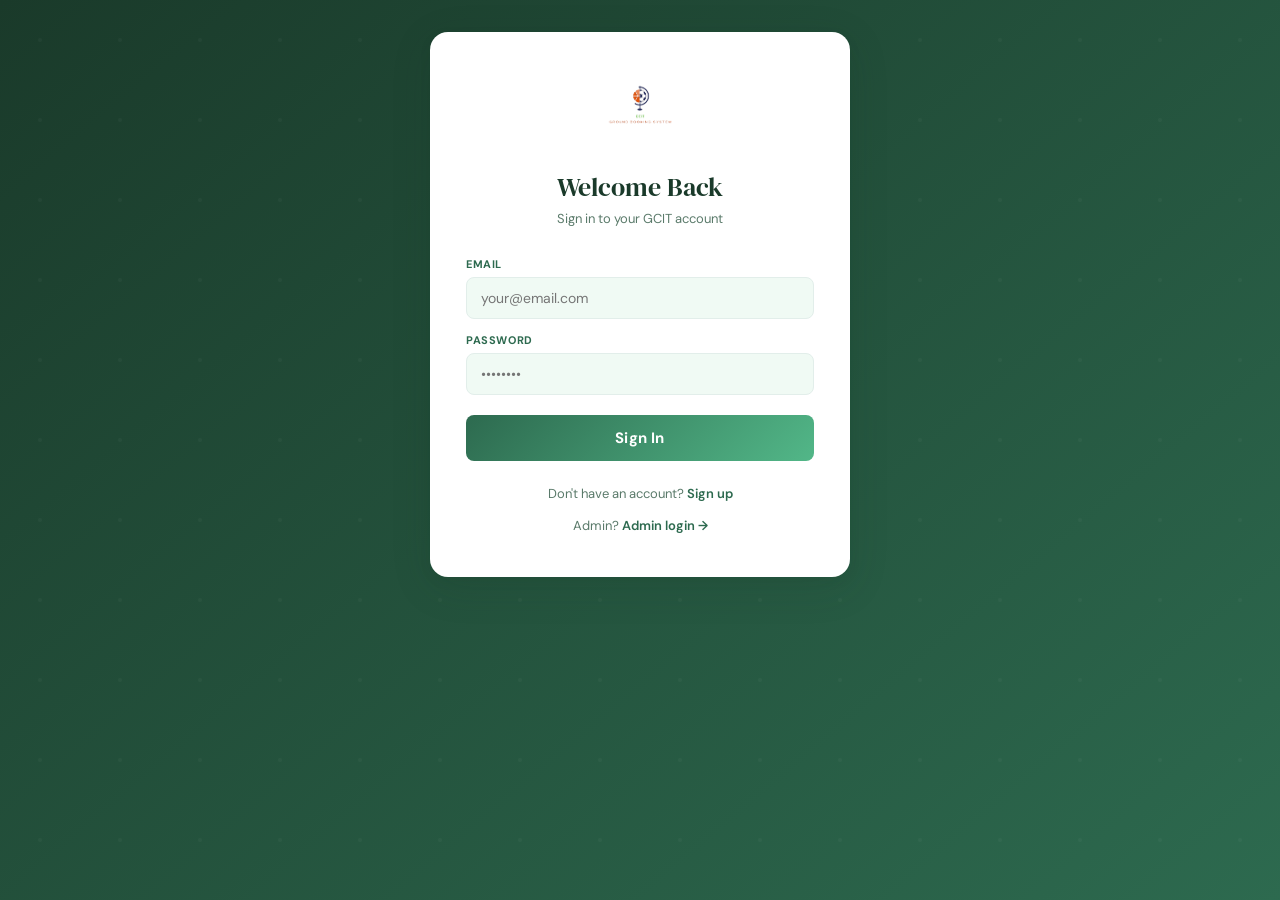
==== commit 946595f0: "admin bug and ui reinement" ====
--- a/views/about.html
+++ b/views/about.html
@@ -417,7 +417,7 @@
     const content = document.createElement('div');
     if (isPast) {
         content.className = 'sched-slot-past';
-        content.innerHTML = `<span>—</span>`;
+        content.innerHTML = `<span style="font-style:italic;">Time has passed</span>`;
     } else {
         content.className = 'sched-slot-free';
         content.innerHTML = `
